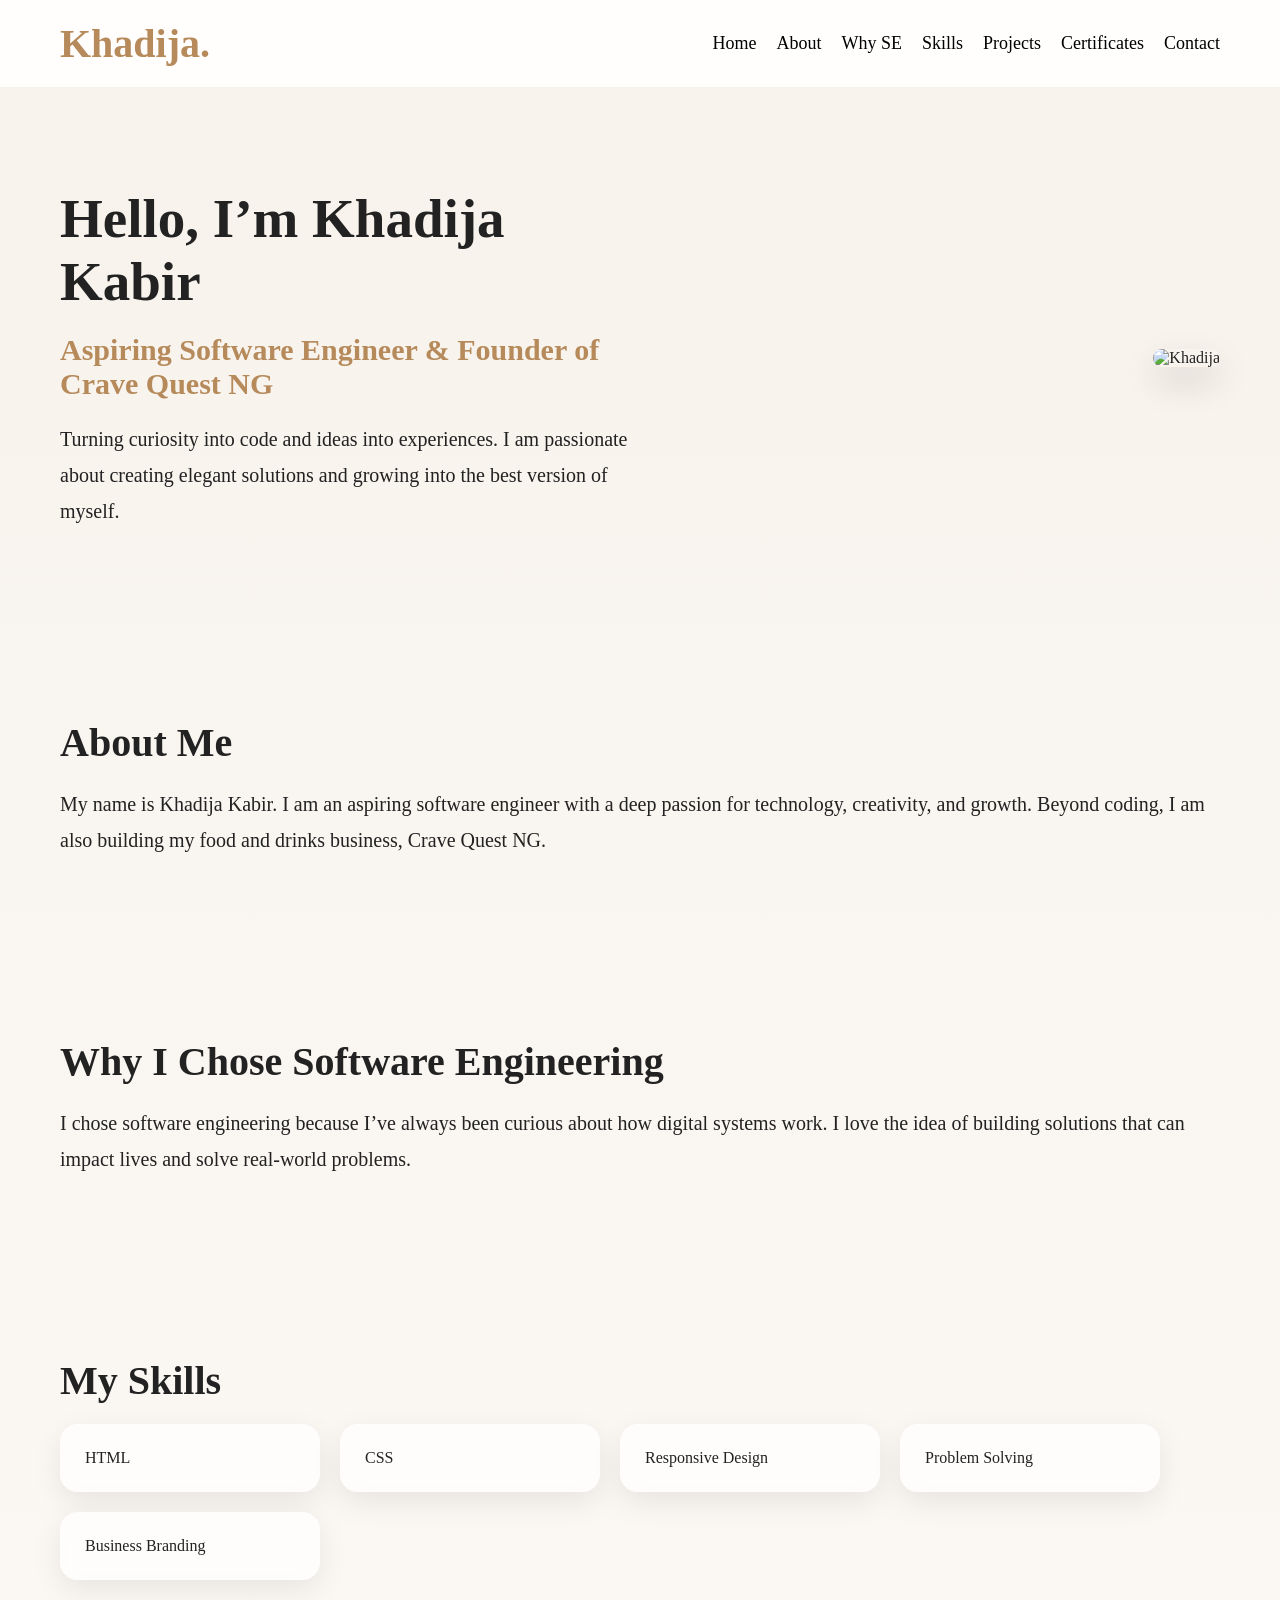
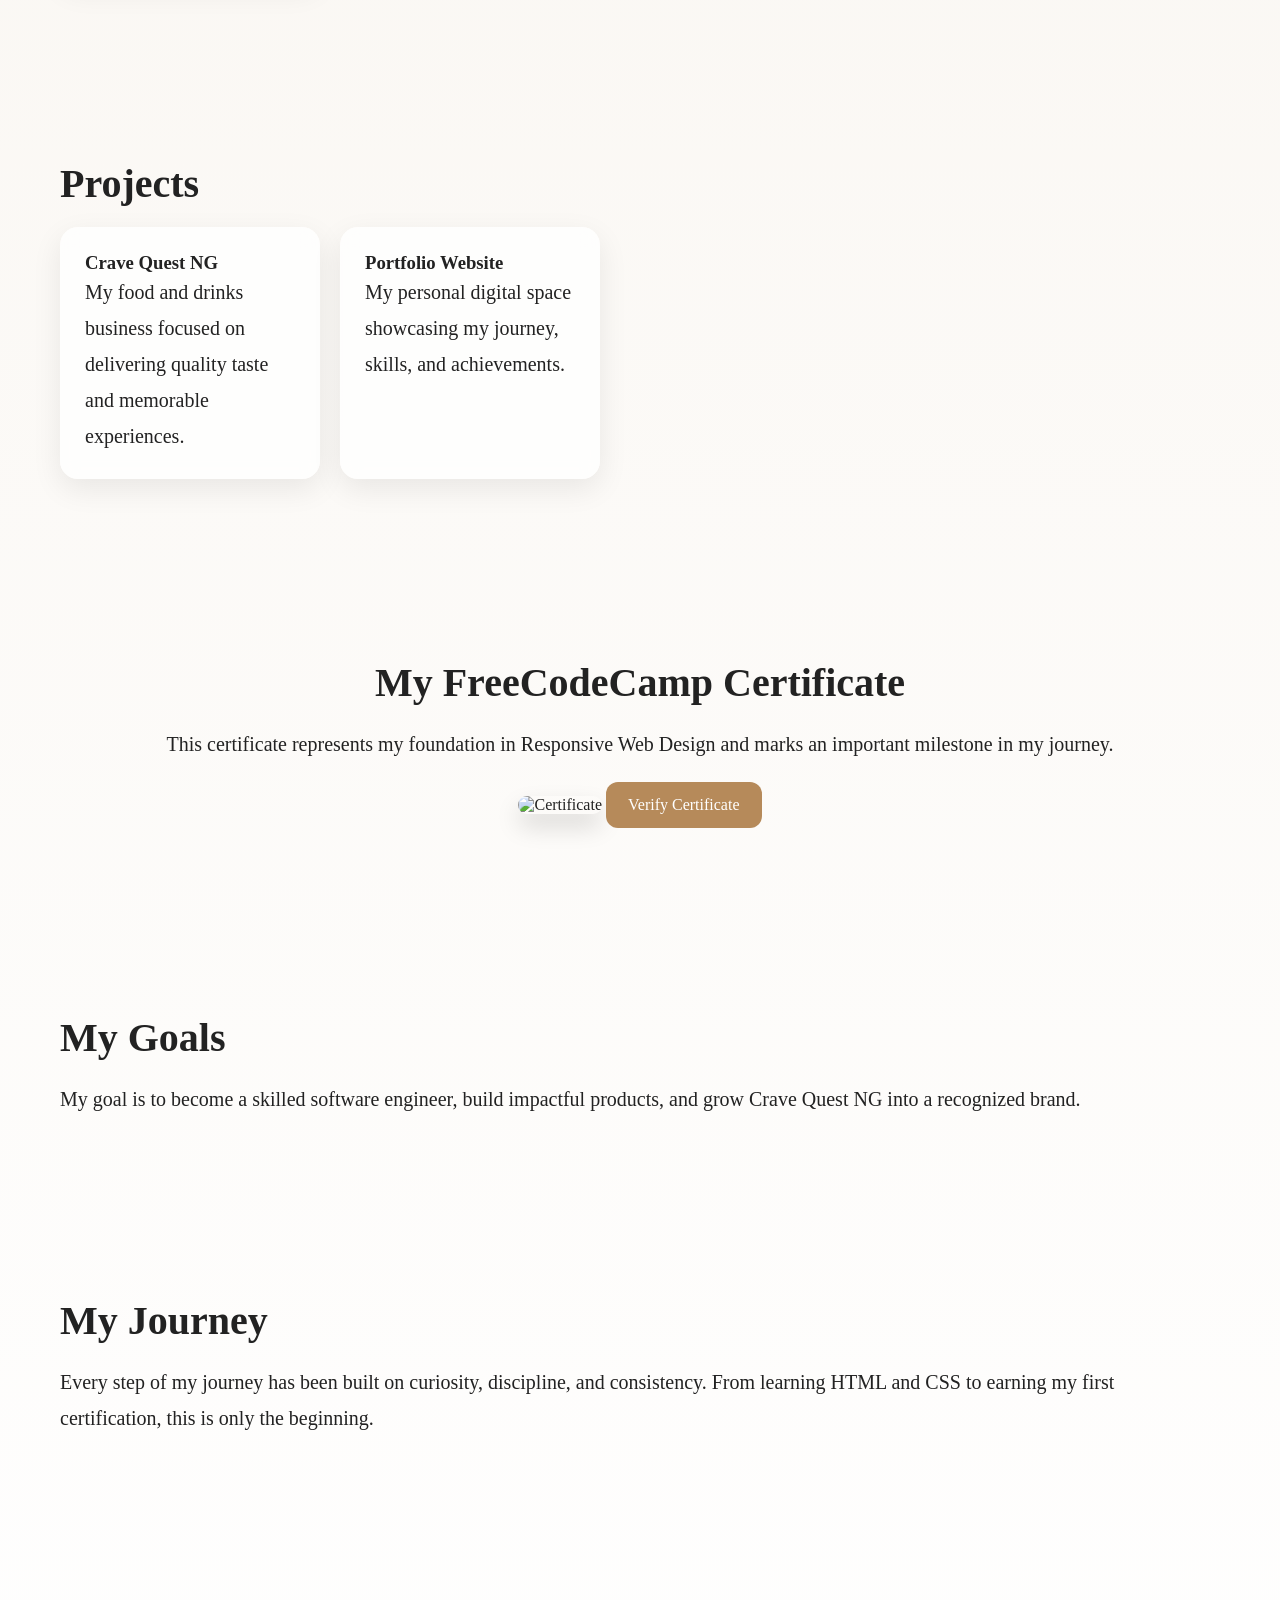
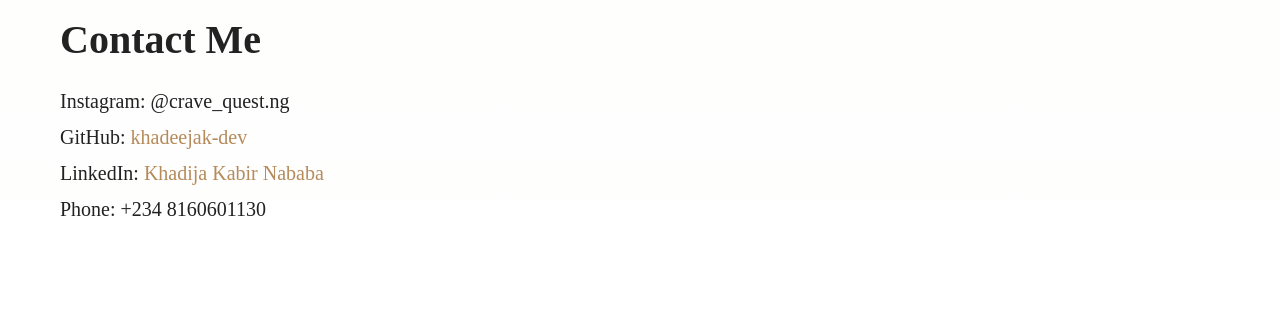
==== index.html @ 6eae8d6a "Add files via upload" ====
<!DOCTYPE html>
<html lang="en">

  <head>
    <meta charset="UTF-8">
    <title>Untitled</title>
    <link rel="stylesheet" href="./style.css">

  </head>
    
  <body>
  <!DOCTYPE html>
<html lang="en">
<head>
<meta charset="UTF-8">
<meta name="viewport" content="width=device-width, initial-scale=1.0">
<title>Khadija | Portfolio</title>
</head>

<body>

<!-- Navigation -->
<nav>
  <div class="logo">Khadija.</div>

  <ul>
    <li><a href="#home">Home</a></li>
    <li><a href="#about">About</a></li>
    <li><a href="#why">Why SE</a></li>
    <li><a href="#skills">Skills</a></li>
    <li><a href="#projects">Projects</a></li>
    <li><a href="#certificates">Certificates</a></li>
    <li><a href="#contact">Contact</a></li>
  </ul>
</nav>

<!-- Home -->
<section id="home" class="hero">
  <div class="hero-text">
    <h1>Hello, I’m Khadija Kabir</h1>
    <h2>Aspiring Software Engineer & Founder of Crave Quest NG</h2>

    <p>
      Turning curiosity into code and ideas into experiences.
      I am passionate about creating elegant solutions and growing
      into the best version of myself.
    </p>
  </div>

  <div class="hero-image">
  <img src="https://i.imgur.com/SUGKJj1.jpeg" alt="Khadija">
  </div>
</section>

<!-- About -->
<section id="about">
  <h2>About Me</h2>
  <p>
    My name is Khadija Kabir. I am an aspiring software engineer with
    a deep passion for technology, creativity, and growth.
    Beyond coding, I am also building my food and drinks business,
    Crave Quest NG.
  </p>
</section>

<!-- Why Software Engineering -->
<section id="why">
  <h2>Why I Chose Software Engineering</h2>
  <p>
    I chose software engineering because I’ve always been curious
    about how digital systems work. I love the idea of building
    solutions that can impact lives and solve real-world problems.
  </p>
</section>

<!-- Skills -->
<section id="skills">
  <h2>My Skills</h2>
  <div class="cards">
    <div class="card">HTML</div>
    <div class="card">CSS</div>
    <div class="card">Responsive Design</div>
    <div class="card">Problem Solving</div>
    <div class="card">Business Branding</div>
  </div>
</section>

<!-- Projects -->
<section id="projects">
  <h2>Projects</h2>
  <div class="cards">
    <div class="card">
      <h3>Crave Quest NG</h3>
      <p>
        My food and drinks business focused on delivering
        quality taste and memorable experiences.
      </p>
    </div>

    <div class="card">
      <h3>Portfolio Website</h3>
      <p>
        My personal digital space showcasing my journey,
        skills, and achievements.
      </p>
    </div>
  </div>
</section>

<!-- Certificates -->
<section id="certificates" class="certificates">
  <h2>My FreeCodeCamp Certificate</h2>

  <p>
    This certificate represents my foundation in Responsive Web Design
    and marks an important milestone in my journey.
  </p>

  <img src="https://i.imgur.com/TBSDvDE.png" alt="Certificate">

  <a href="https://freecodecamp.org/certification/khadijakabir22/responsive-web-design" target="_blank" class="btn">
    Verify Certificate
  </a>
</section>

<!-- Goals -->
<section id="goals">
  <h2>My Goals</h2>
  <p>
    My goal is to become a skilled software engineer,
    build impactful products, and grow Crave Quest NG
    into a recognized brand.
  </p>
</section>

<!-- Journey -->
<section id="journey">
  <h2>My Journey</h2>
  <p>
    Every step of my journey has been built on curiosity,
    discipline, and consistency. From learning HTML and CSS
    to earning my first certification, this is only the beginning.
  </p>
</section>

<!-- Contact -->

  <section id="contact">
  <h2>Contact Me</h2>

  <p>Instagram: @crave_quest.ng</p>

  <p>
    GitHub:
    <a href="https://github.com/khadeejak-dev" target="_blank">
      khadeejak-dev
    </a>
  </p>

  <p>
    LinkedIn:
    <a href="https://www.linkedin.com/in/khadija-kabir-nababa" target="_blank">
      Khadija Kabir Nababa
    </a>
  </p>

  <p>Phone: +234 8160601130</p>
</section>

</body>
</html>
    
  </body>
  
</html>
---- style.css ----
*{
  margin:0;
  padding:0;
  box-sizing:border-box;
  scroll-behavior:smooth;
}

body{
  font-family: Georgia, serif;
  background: linear-gradient(to bottom, #f7f2eb, #ffffff);
  color:#222;
}

/* Navigation */
nav{
  display:flex;
  justify-content:space-between;
  align-items:center;
  padding:20px 60px;
  background:rgba(255,255,255,0.9);
  backdrop-filter:blur(10px);
  position:sticky;
  top:0;
  z-index:1000;
}

.logo{
  font-size:40px;
  font-weight:bold;
  color:#b68a5a;
}

nav ul{
  display:flex;
  list-style:none;
}

nav ul li{
  margin-left:20px;
}

nav ul li a{
  text-decoration:none;
  color:black;
  font-size:18px;
  transition:0.3s;
}

nav ul li a:hover{
  color:#b68a5a;
  transform:translateY(-2px);
}

/* Hero */
.hero{
  display:flex;
  justify-content:space-between;
  align-items:center;
  padding:100px 60px;
}

.hero-text{
  width:50%;
}

.hero-text h1{
  font-size:55px;
  margin-bottom:20px;
}

.hero-text h2{
  font-size:30px;
  margin-bottom:20px;
  color:#b68a5a;
}

.hero-text p{
  font-size:20px;
  line-height:1.8;
}

/* Hero Image */
.hero-image img{
  width:350px;
  height:450px;
  object-fit:cover;
  border-radius:20px;
  box-shadow:0 15px 35px rgba(0,0,0,0.15);
  transition:0.4s;
}

.hero-image img:hover{
  transform:scale(1.03);
}

/* Sections */
section{
  padding:90px 60px;
  animation:fadeInUp 1s ease;
}

section h2{
  font-size:40px;
  margin-bottom:20px;
}

section p{
  font-size:20px;
  line-height:1.8;
}

/* Cards */
.cards{
  display:flex;
  gap:20px;
  flex-wrap:wrap;
}

.card{
  background:rgba(255,255,255,0.75);
  backdrop-filter:blur(8px);
  padding:25px;
  border-radius:18px;
  width:260px;
  box-shadow:0 10px 30px rgba(0,0,0,0.08);
  transition:0.4s;
}

.card:hover{
  transform:translateY(-10px);
}

/* Certificate */
.certificates{
  text-align:center;
}

.certificates img{
  width:80%;
  max-width:500px;
  margin:20px 0;
  border-radius:15px;
  box-shadow:0 12px 25px rgba(0,0,0,0.15);
  transition:0.4s;
}

.certificates img:hover{
  transform:scale(1.02);
}

/* Button */
.btn{
  display:inline-block;
  padding:14px 22px;
  background:#b68a5a;
  color:white;
  text-decoration:none;
  border-radius:12px;
  margin-top:20px;
  transition:0.3s;
}

.btn:hover{
  background:#9d7449;
  transform:translateY(-3px);
}

/* Contact Links */
#contact a{
  color:#b68a5a;
  text-decoration:none;
}

#contact a:hover{
  text-decoration:underline;
}

/* Fade animation */
@keyframes fadeInUp{
  from{
    opacity:0;
    transform:translateY(30px);
  }
  to{
    opacity:1;
    transform:translateY(0);
  }
}

/* Mobile */
@media(max-width:768px){
  .hero{
    flex-direction:column;
    text-align:center;
  }

  .hero-text{
    width:100%;
  }

  .hero-image img{
    width:250px;
    height:320px;
    margin-top:20px;
  }

  nav{
    flex-direction:column;
    padding:20px;
  }

  nav ul{
    flex-wrap:wrap;
    justify-content:center;
    margin-top:15px;
  }

  section{
    padding:70px 25px;
  }
}
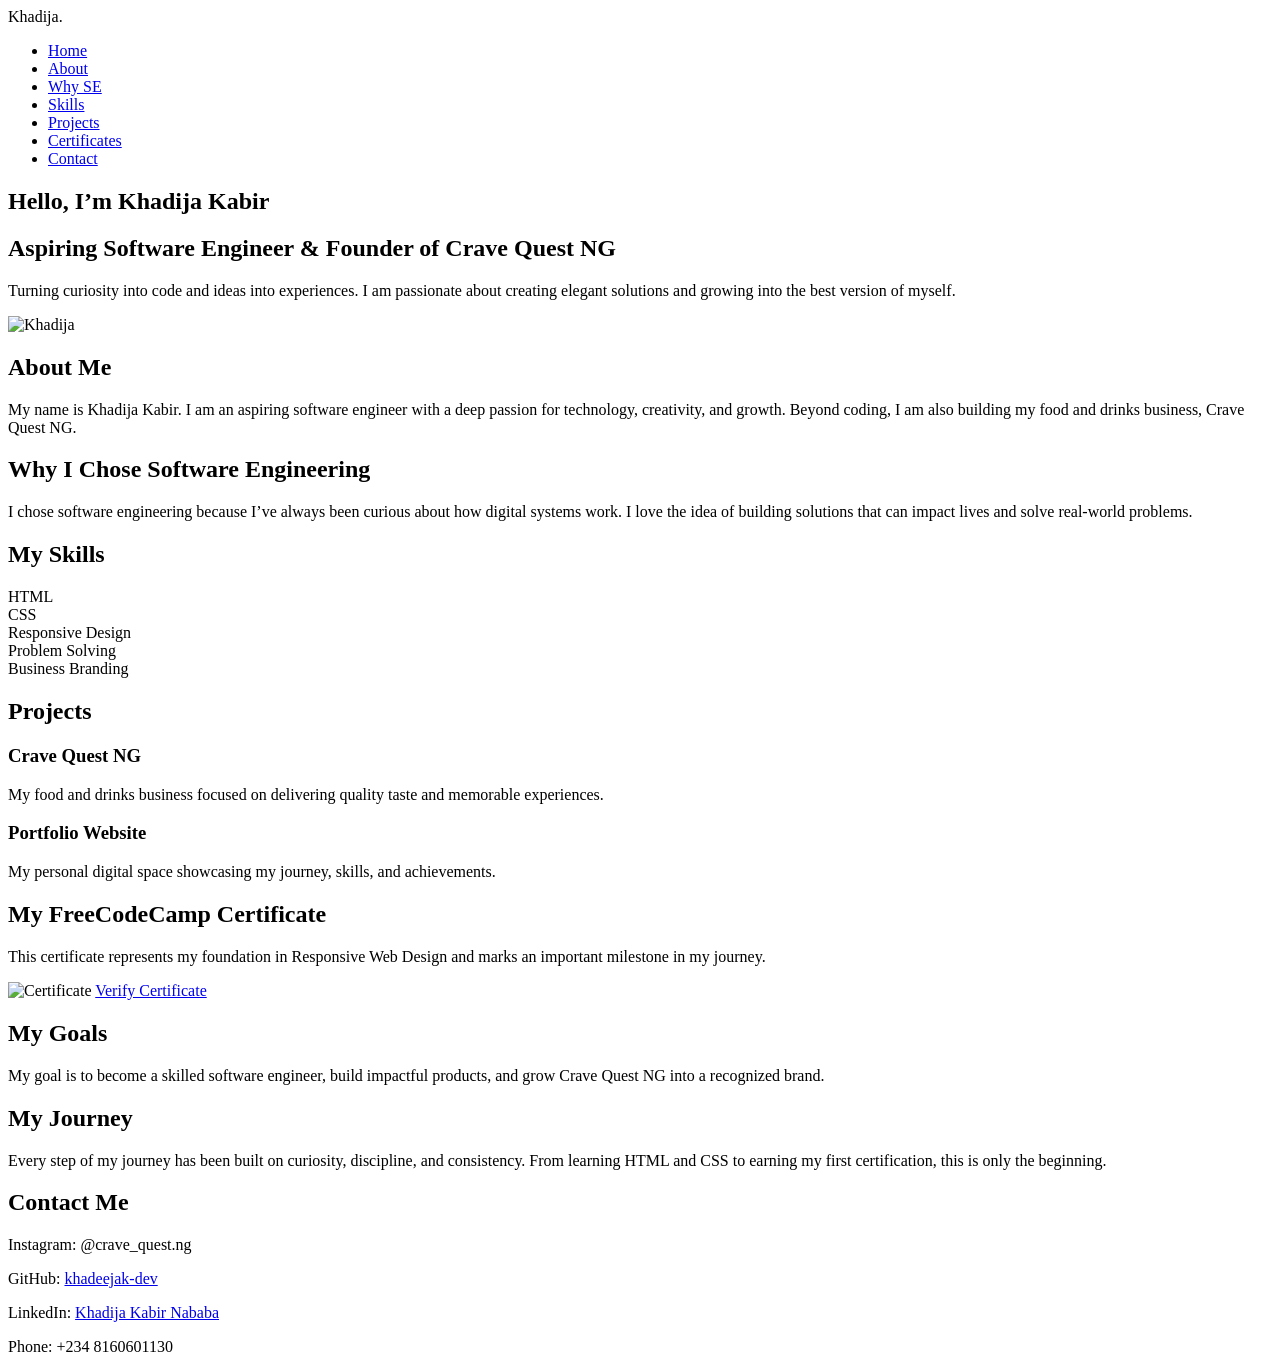
==== commit aff75052: "Add files via upload" ====
--- a/index.html
+++ b/index.html
@@ -1,15 +1,4 @@
 <!DOCTYPE html>
-<html lang="en">
-
-  <head>
-    <meta charset="UTF-8">
-    <title>Untitled</title>
-    <link rel="stylesheet" href="./style.css">
-
-  </head>
-    
-  <body>
-  <!DOCTYPE html>
 <html lang="en">
 <head>
 <meta charset="UTF-8">
@@ -168,8 +157,4 @@
 </section>
 
 </body>
-</html>
-    
-  </body>
-  
-</html>
+</html>
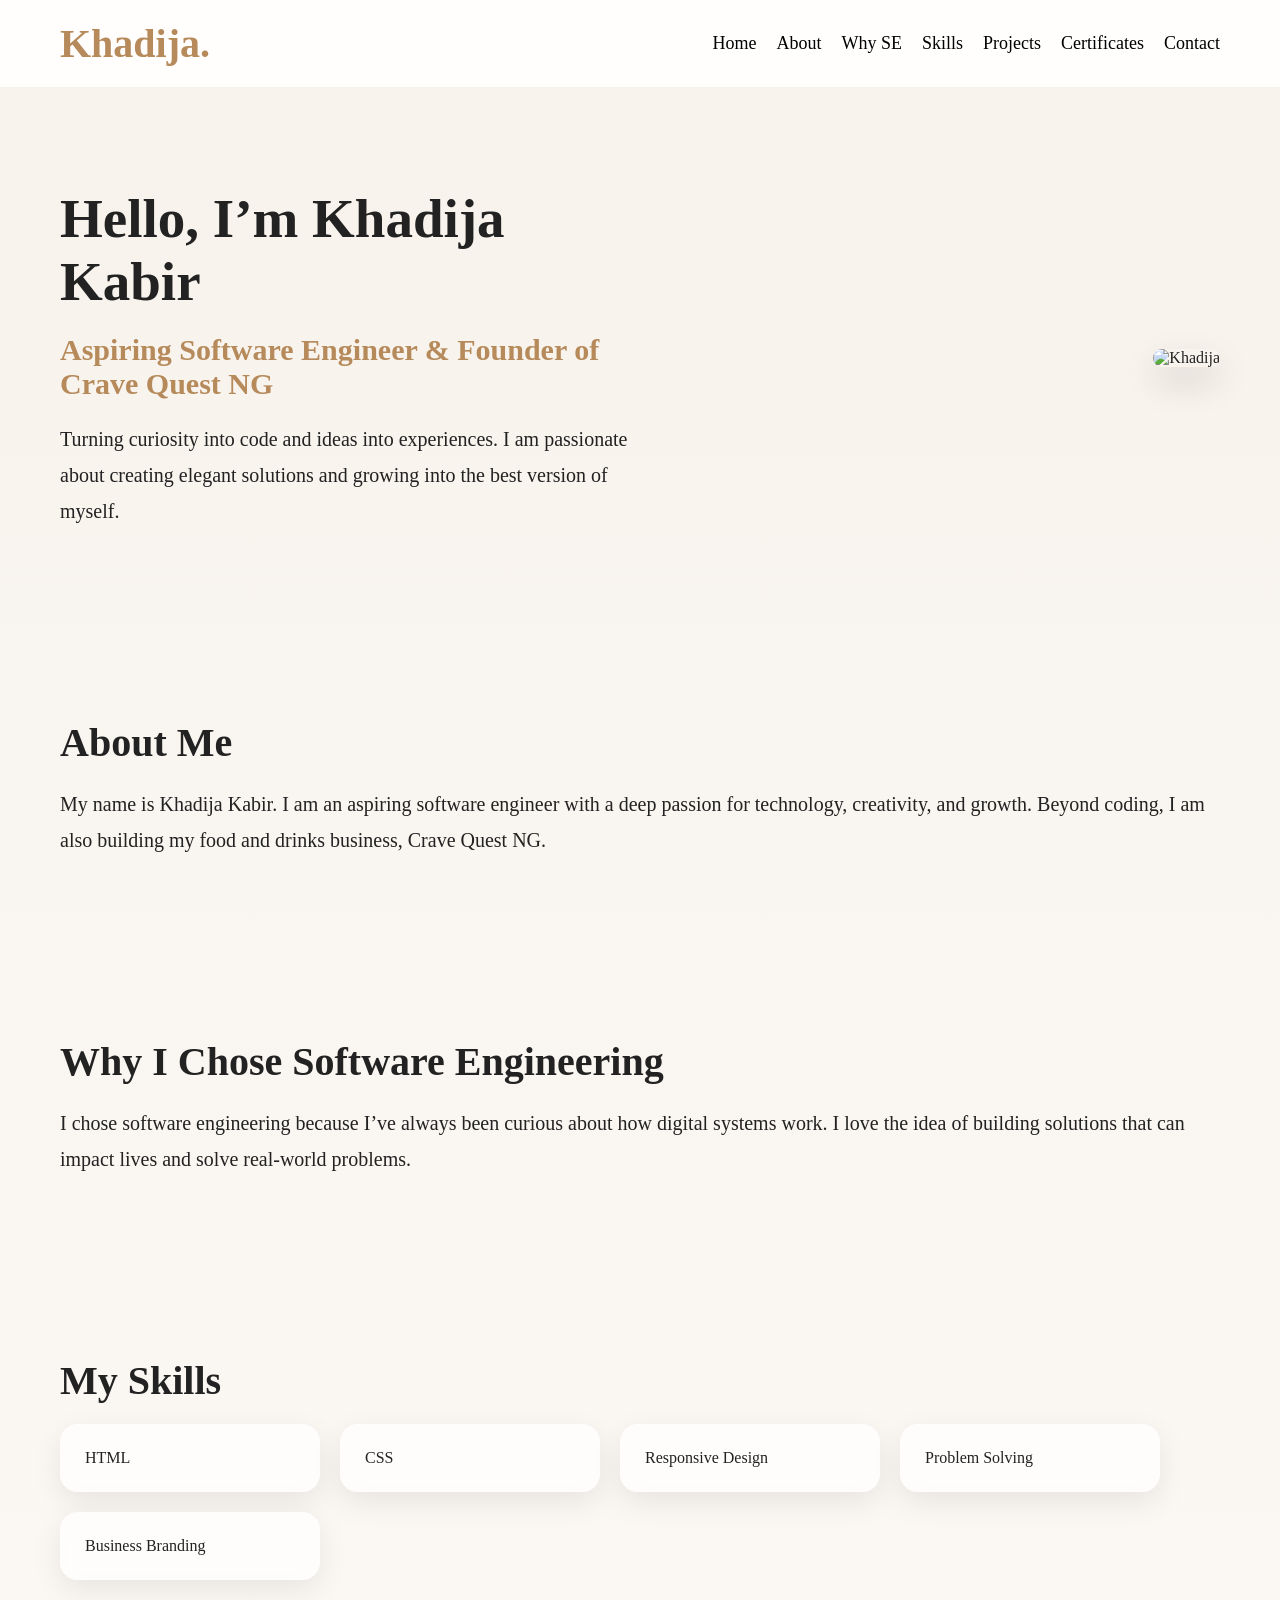
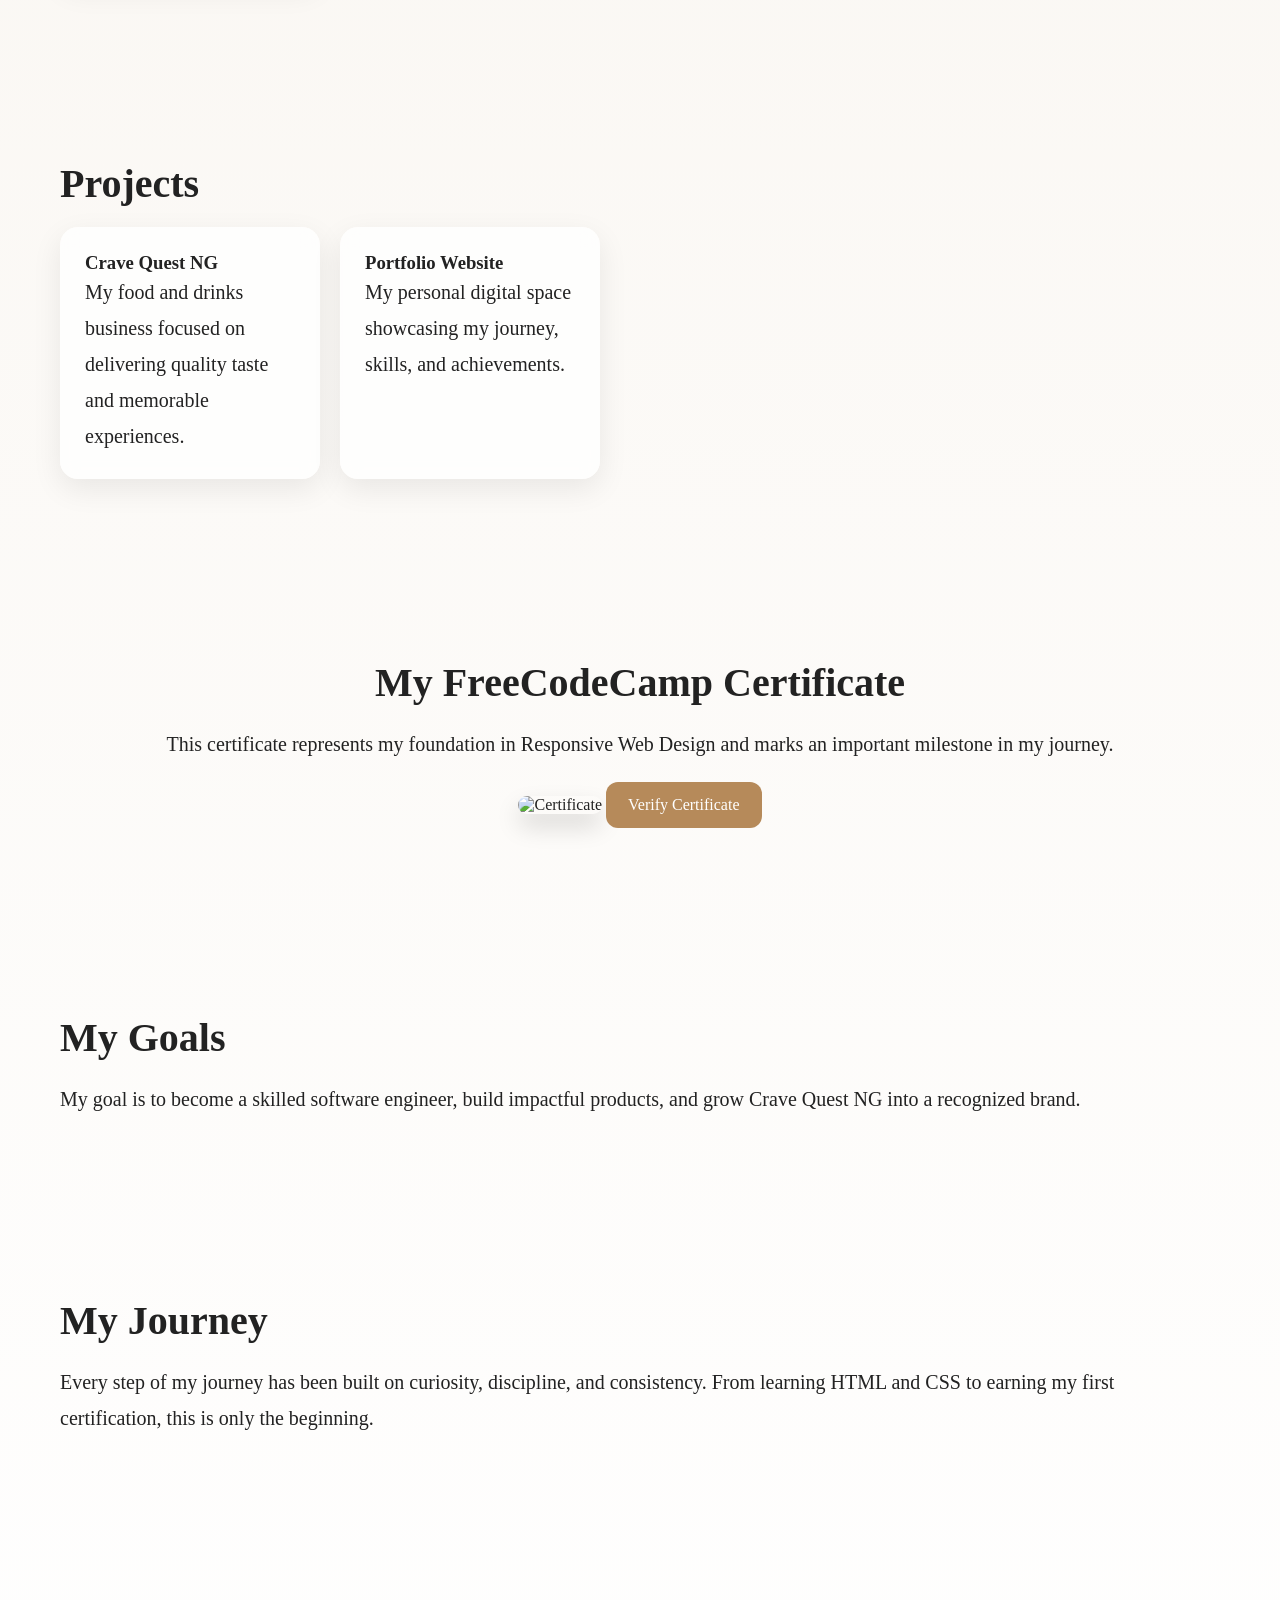
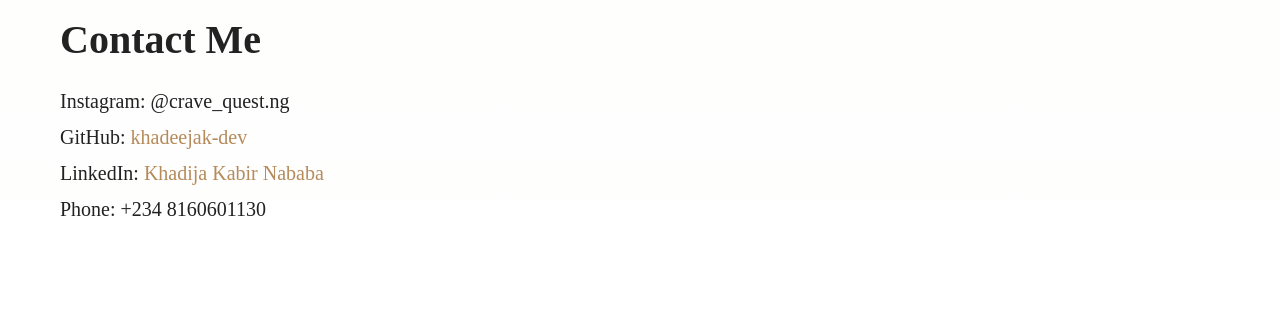
==== commit 9fa31930: "Update index.html" ====
--- a/index.html
+++ b/index.html
@@ -3,7 +3,7 @@
 <head>
 <meta charset="UTF-8">
 <meta name="viewport" content="width=device-width, initial-scale=1.0">
-<title>Khadija | Portfolio</title>
+<title>Khadija | Portfolio</title><link rel="stylesheet" href="style.css">
 </head>
 
 <body>
@@ -157,4 +157,4 @@
 </section>
 
 </body>
-</html>+</html>
--- a/style.css
+++ b/style.css
@@ -0,0 +1,223 @@
+
+ 
+ *{
+  margin:0;
+  padding:0;
+  box-sizing:border-box;
+  scroll-behavior:smooth;
+}
+
+body{
+  font-family: Georgia, serif;
+  background: linear-gradient(to bottom, #f7f2eb, #ffffff);
+  color:#222;
+}
+
+/* Navigation */
+nav{
+  display:flex;
+  justify-content:space-between;
+  align-items:center;
+  padding:20px 60px;
+  background:rgba(255,255,255,0.9);
+  backdrop-filter:blur(10px);
+  position:sticky;
+  top:0;
+  z-index:1000;
+}
+
+.logo{
+  font-size:40px;
+  font-weight:bold;
+  color:#b68a5a;
+}
+
+nav ul{
+  display:flex;
+  list-style:none;
+}
+
+nav ul li{
+  margin-left:20px;
+}
+
+nav ul li a{
+  text-decoration:none;
+  color:black;
+  font-size:18px;
+  transition:0.3s;
+}
+
+nav ul li a:hover{
+  color:#b68a5a;
+  transform:translateY(-2px);
+}
+
+/* Hero */
+.hero{
+  display:flex;
+  justify-content:space-between;
+  align-items:center;
+  padding:100px 60px;
+}
+
+.hero-text{
+  width:50%;
+}
+
+.hero-text h1{
+  font-size:55px;
+  margin-bottom:20px;
+}
+
+.hero-text h2{
+  font-size:30px;
+  margin-bottom:20px;
+  color:#b68a5a;
+}
+
+.hero-text p{
+  font-size:20px;
+  line-height:1.8;
+}
+
+/* Hero Image */
+.hero-image img{
+  width:350px;
+  height:450px;
+  object-fit:cover;
+  border-radius:20px;
+  box-shadow:0 15px 35px rgba(0,0,0,0.15);
+  transition:0.4s;
+}
+
+.hero-image img:hover{
+  transform:scale(1.03);
+}
+
+/* Sections */
+section{
+  padding:90px 60px;
+  animation:fadeInUp 1s ease;
+}
+
+section h2{
+  font-size:40px;
+  margin-bottom:20px;
+}
+
+section p{
+  font-size:20px;
+  line-height:1.8;
+}
+
+/* Cards */
+.cards{
+  display:flex;
+  gap:20px;
+  flex-wrap:wrap;
+}
+
+.card{
+  background:rgba(255,255,255,0.75);
+  backdrop-filter:blur(8px);
+  padding:25px;
+  border-radius:18px;
+  width:260px;
+  box-shadow:0 10px 30px rgba(0,0,0,0.08);
+  transition:0.4s;
+}
+
+.card:hover{
+  transform:translateY(-10px);
+}
+
+/* Certificate */
+.certificates{
+  text-align:center;
+}
+
+.certificates img{
+  width:80%;
+  max-width:500px;
+  margin:20px 0;
+  border-radius:15px;
+  box-shadow:0 12px 25px rgba(0,0,0,0.15);
+  transition:0.4s;
+}
+
+.certificates img:hover{
+  transform:scale(1.02);
+}
+
+/* Button */
+.btn{
+  display:inline-block;
+  padding:14px 22px;
+  background:#b68a5a;
+  color:white;
+  text-decoration:none;
+  border-radius:12px;
+  margin-top:20px;
+  transition:0.3s;
+}
+
+.btn:hover{
+  background:#9d7449;
+  transform:translateY(-3px);
+}
+
+/* Contact Links */
+#contact a{
+  color:#b68a5a;
+  text-decoration:none;
+}
+
+#contact a:hover{
+  text-decoration:underline;
+}
+
+/* Fade animation */
+@keyframes fadeInUp{
+  from{
+    opacity:0;
+    transform:translateY(30px);
+  }
+  to{
+    opacity:1;
+    transform:translateY(0);
+  }
+}
+
+/* Mobile */
+@media(max-width:768px){
+  .hero{
+    flex-direction:column;
+    text-align:center;
+  }
+
+  .hero-text{
+    width:100%;
+  }
+
+  .hero-image img{
+    width:250px;
+    height:320px;
+    margin-top:20px;
+  }
+
+  nav{
+    flex-direction:column;
+    padding:20px;
+  }
+
+  nav ul{
+    flex-wrap:wrap;
+    justify-content:center;
+    margin-top:15px;
+  }
+
+  section{
+    padding:70px 25px;
+  }
+}
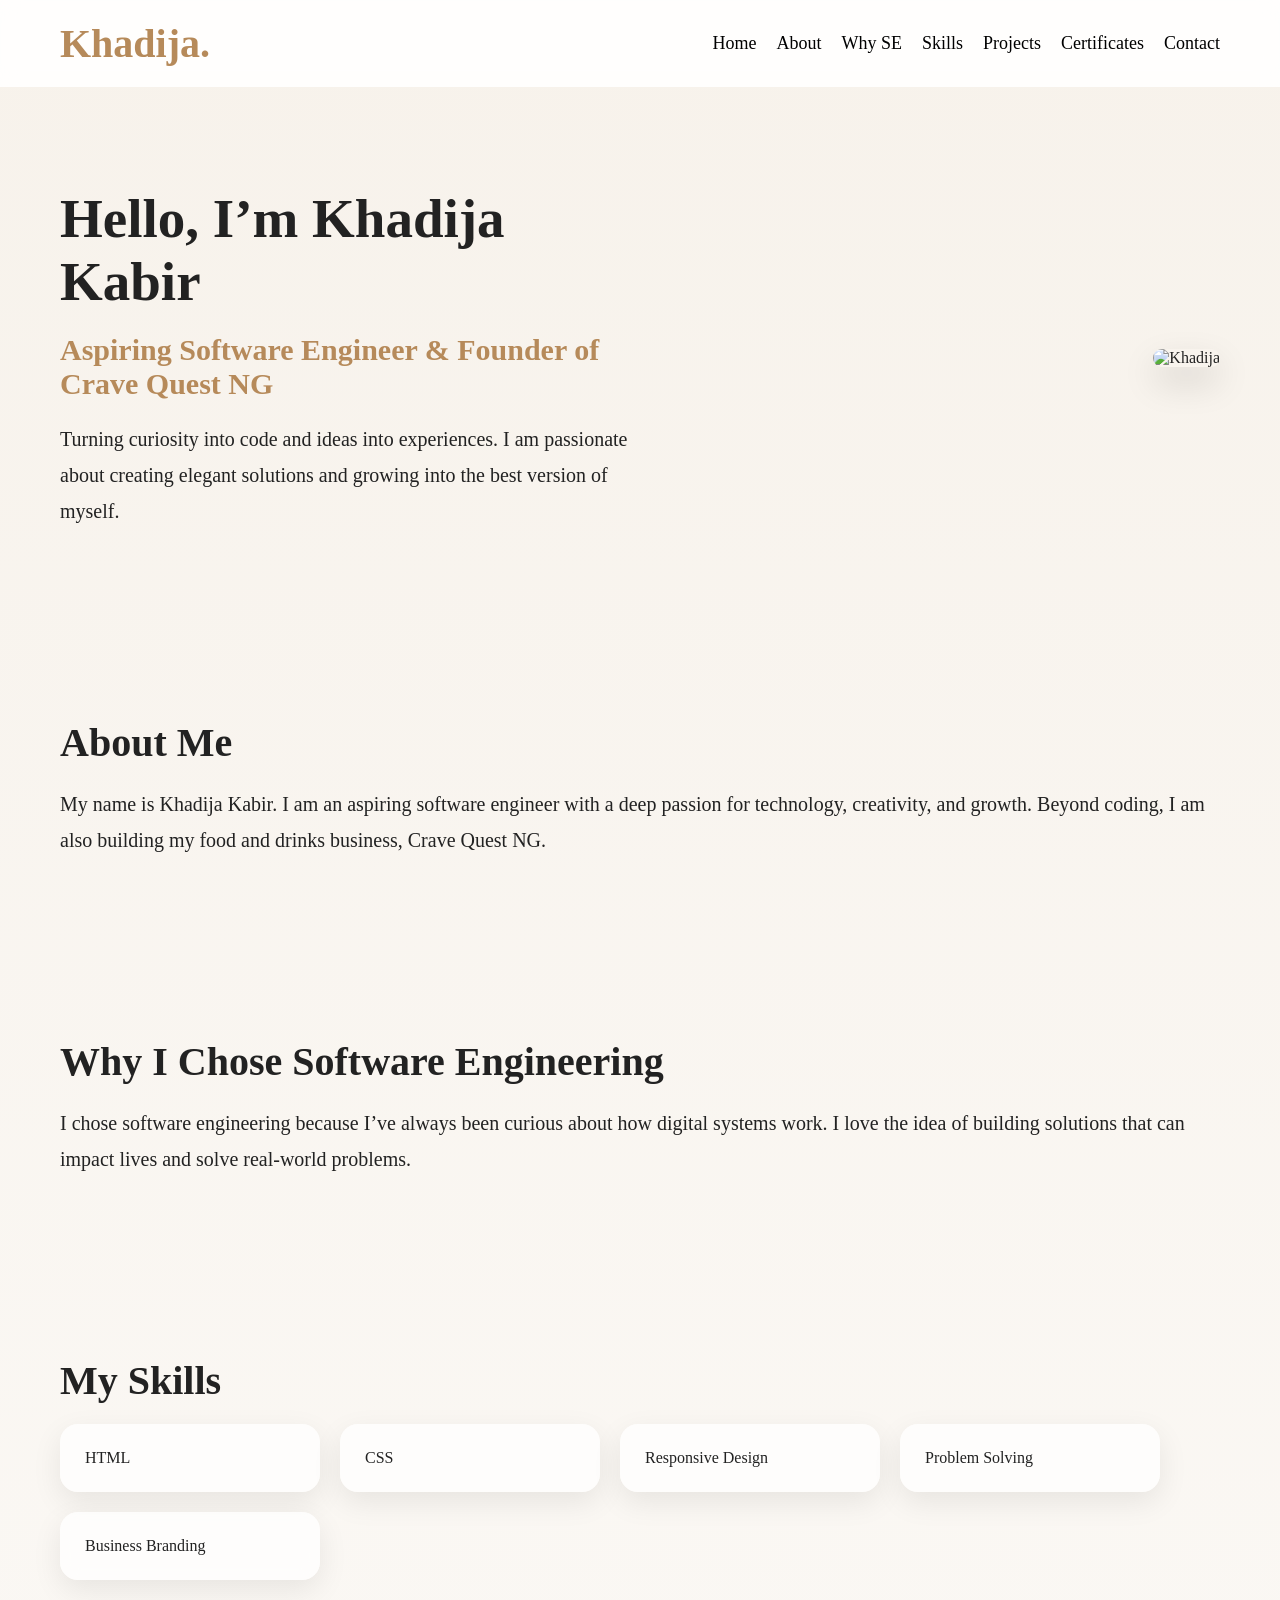
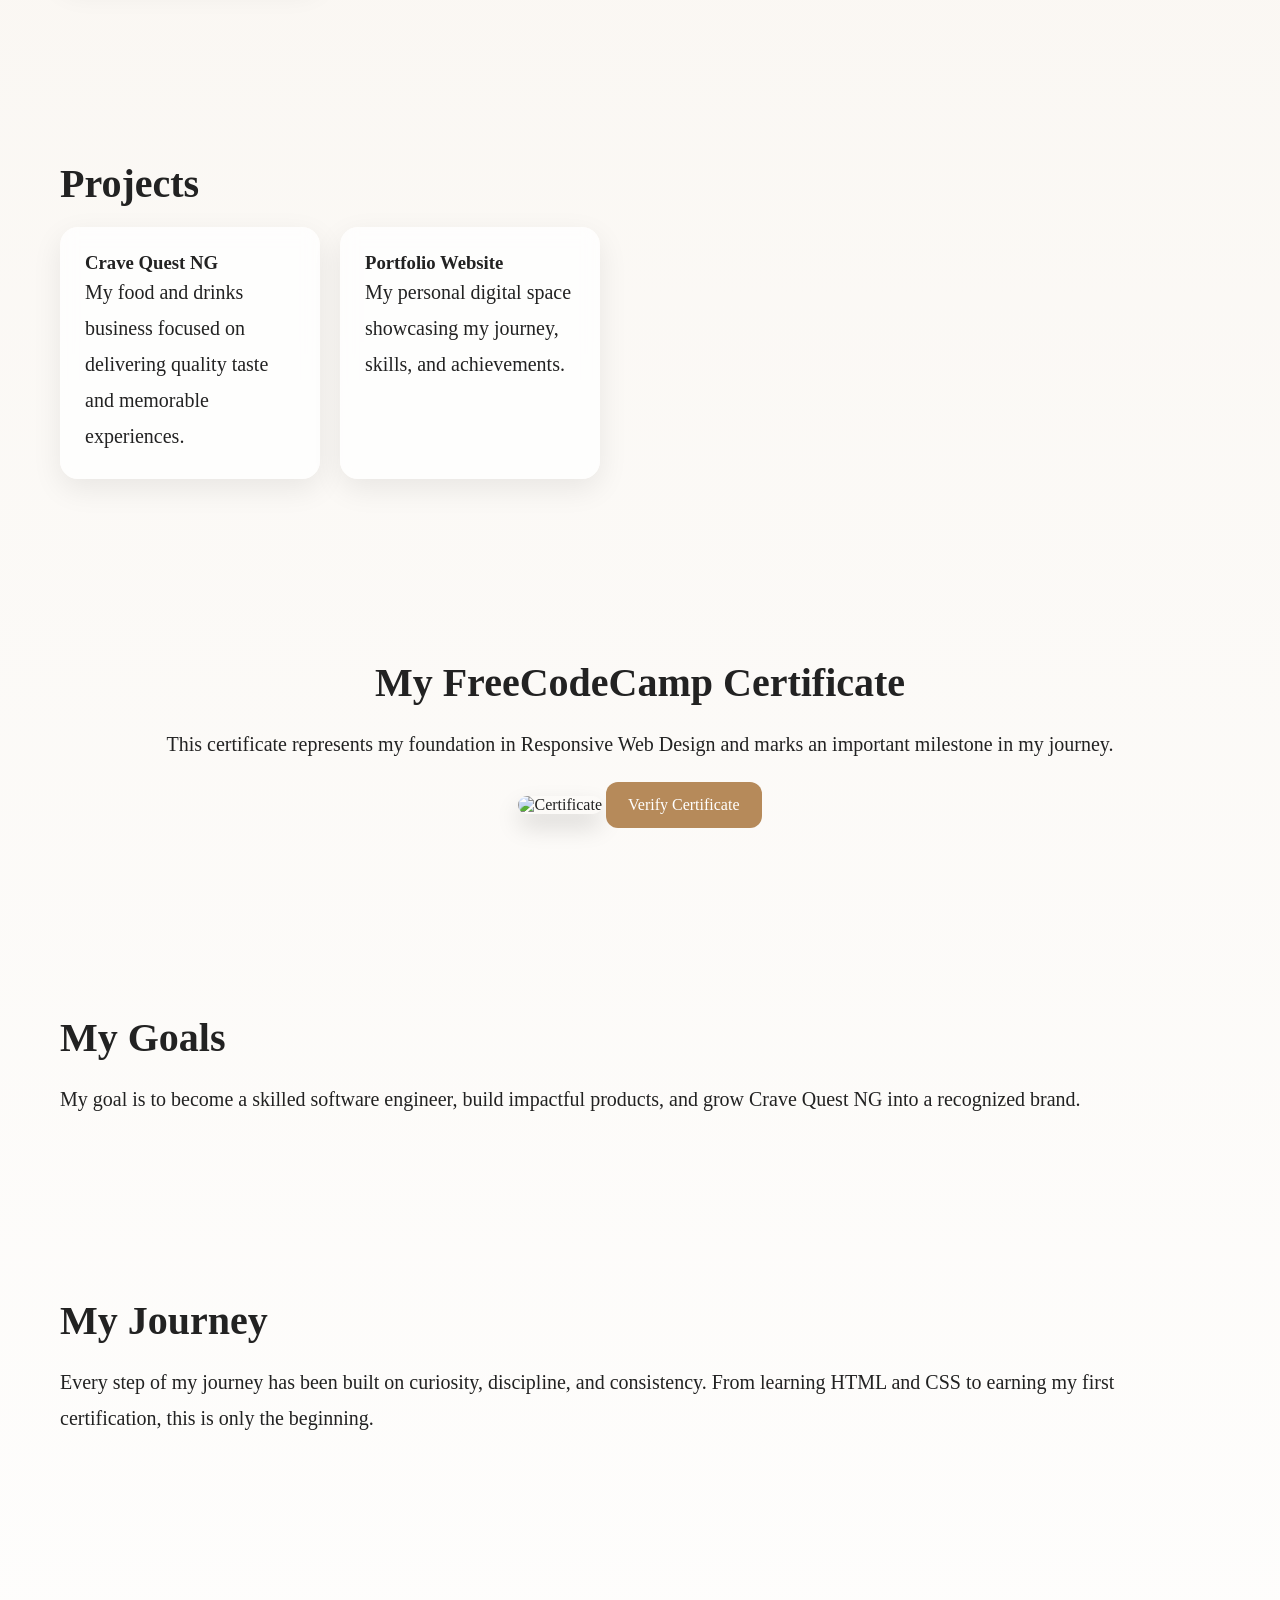
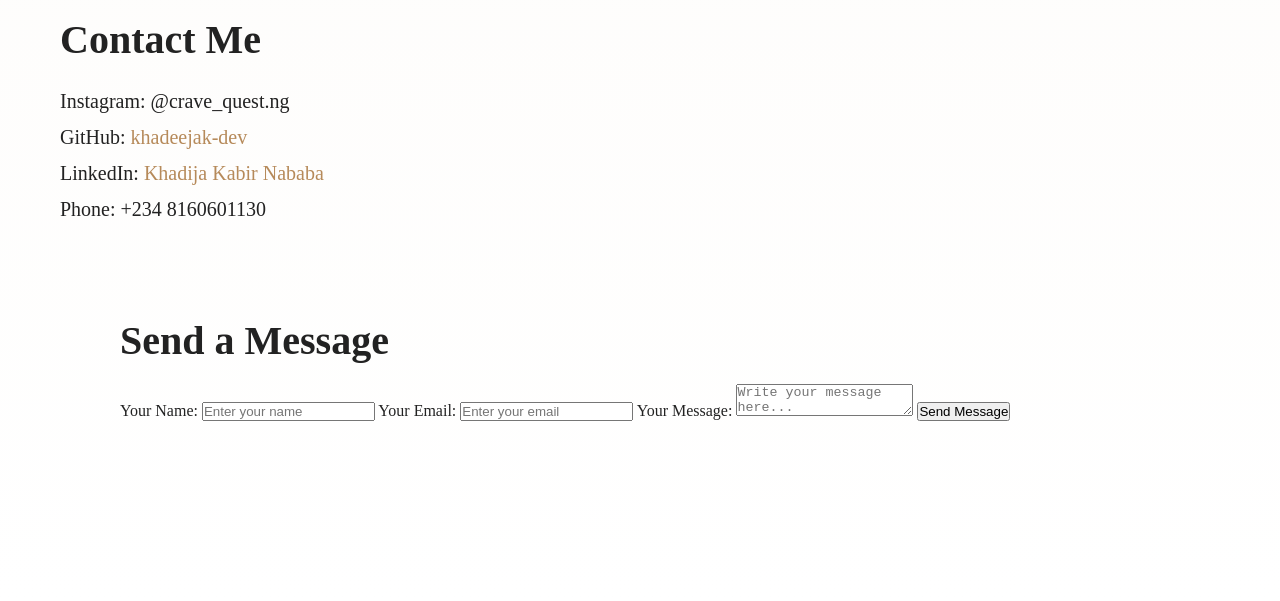
==== commit fb101b5d: "Update index.html" ====
--- a/index.html
+++ b/index.html
@@ -153,7 +153,22 @@
     </a>
   </p>
 
-  <p>Phone: +234 8160601130</p>
+  <p>Phone: +234 8160601130</p><section id="contact">
+  <h2>Send a Message</h2>
+
+  <form class="contact-form">
+    <label>Your Name:</label>
+    <input type="text" placeholder="Enter your name">
+
+    <label>Your Email:</label>
+    <input type="email" placeholder="Enter your email">
+
+    <label>Your Message:</label>
+    <textarea placeholder="Write your message here..."></textarea>
+
+    <button type="submit">Send Message</button>
+  </form>
+</section>
 </section>
 
 </body>
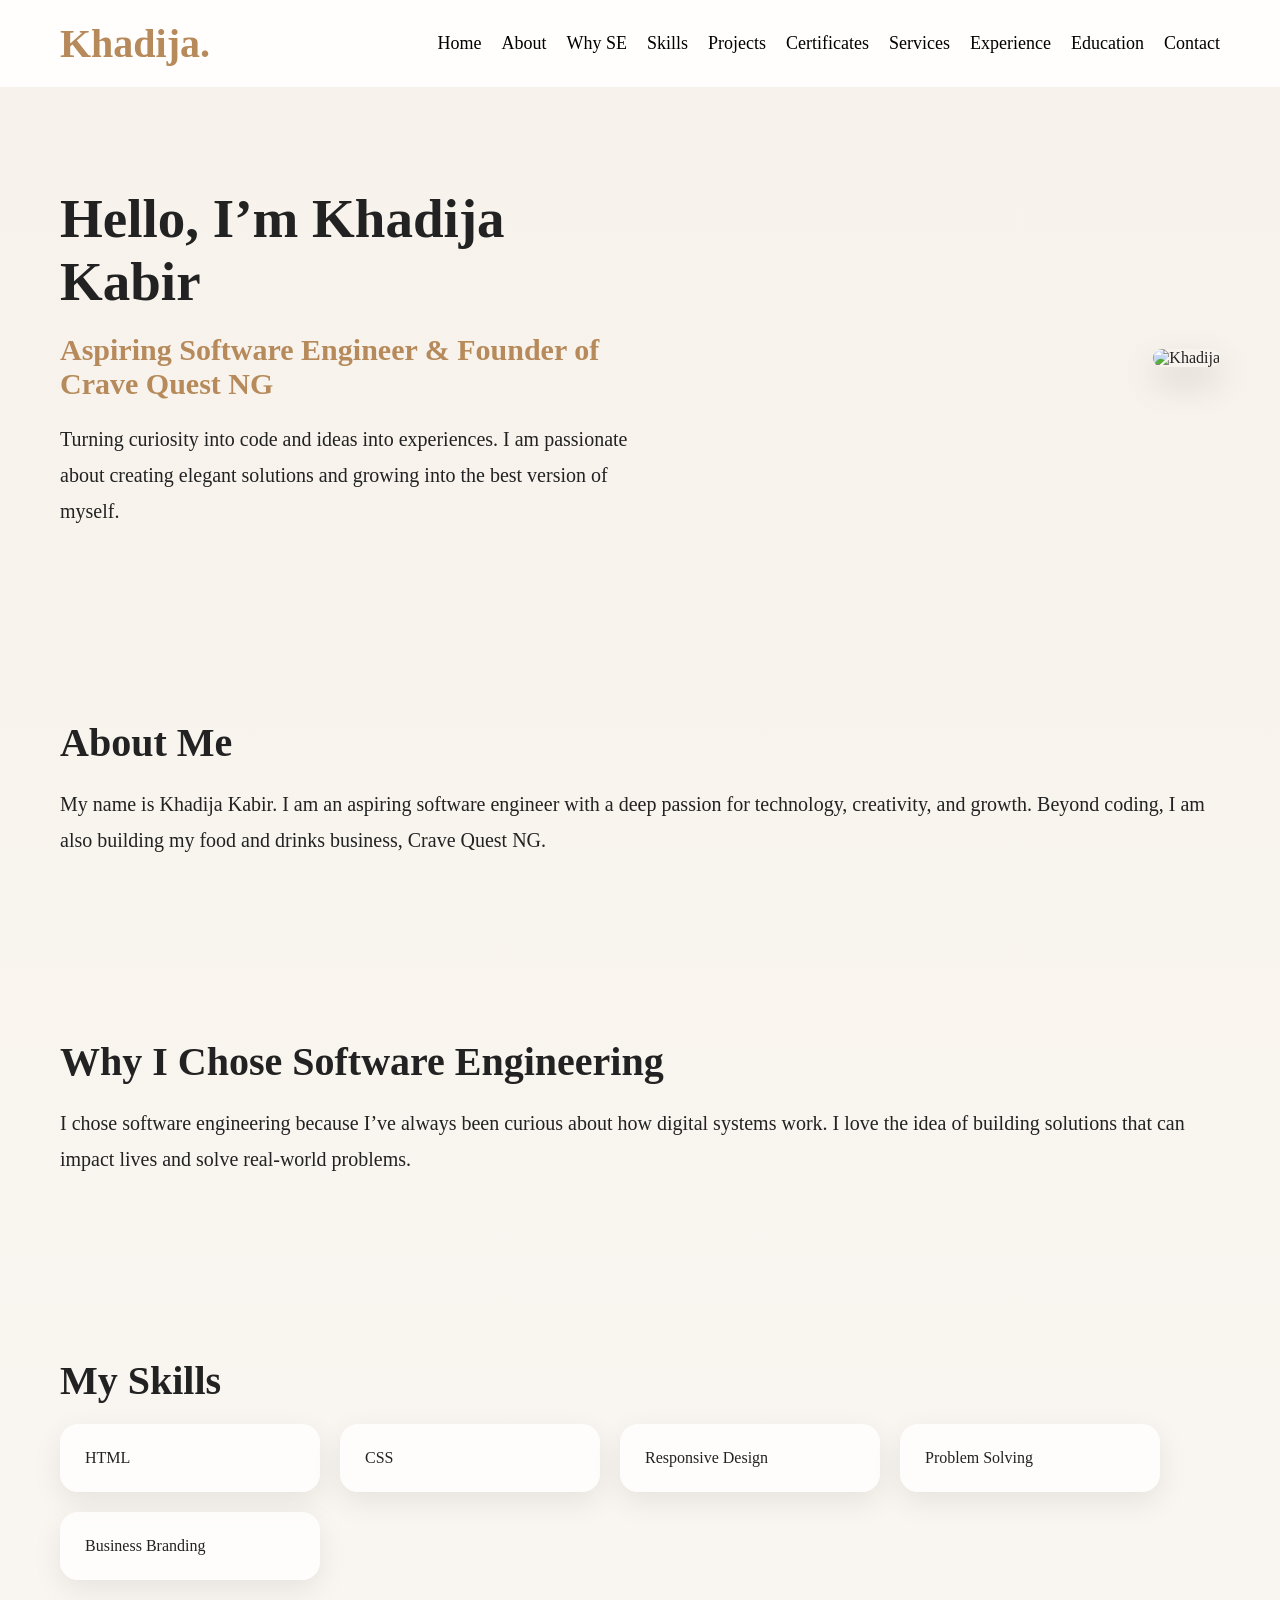
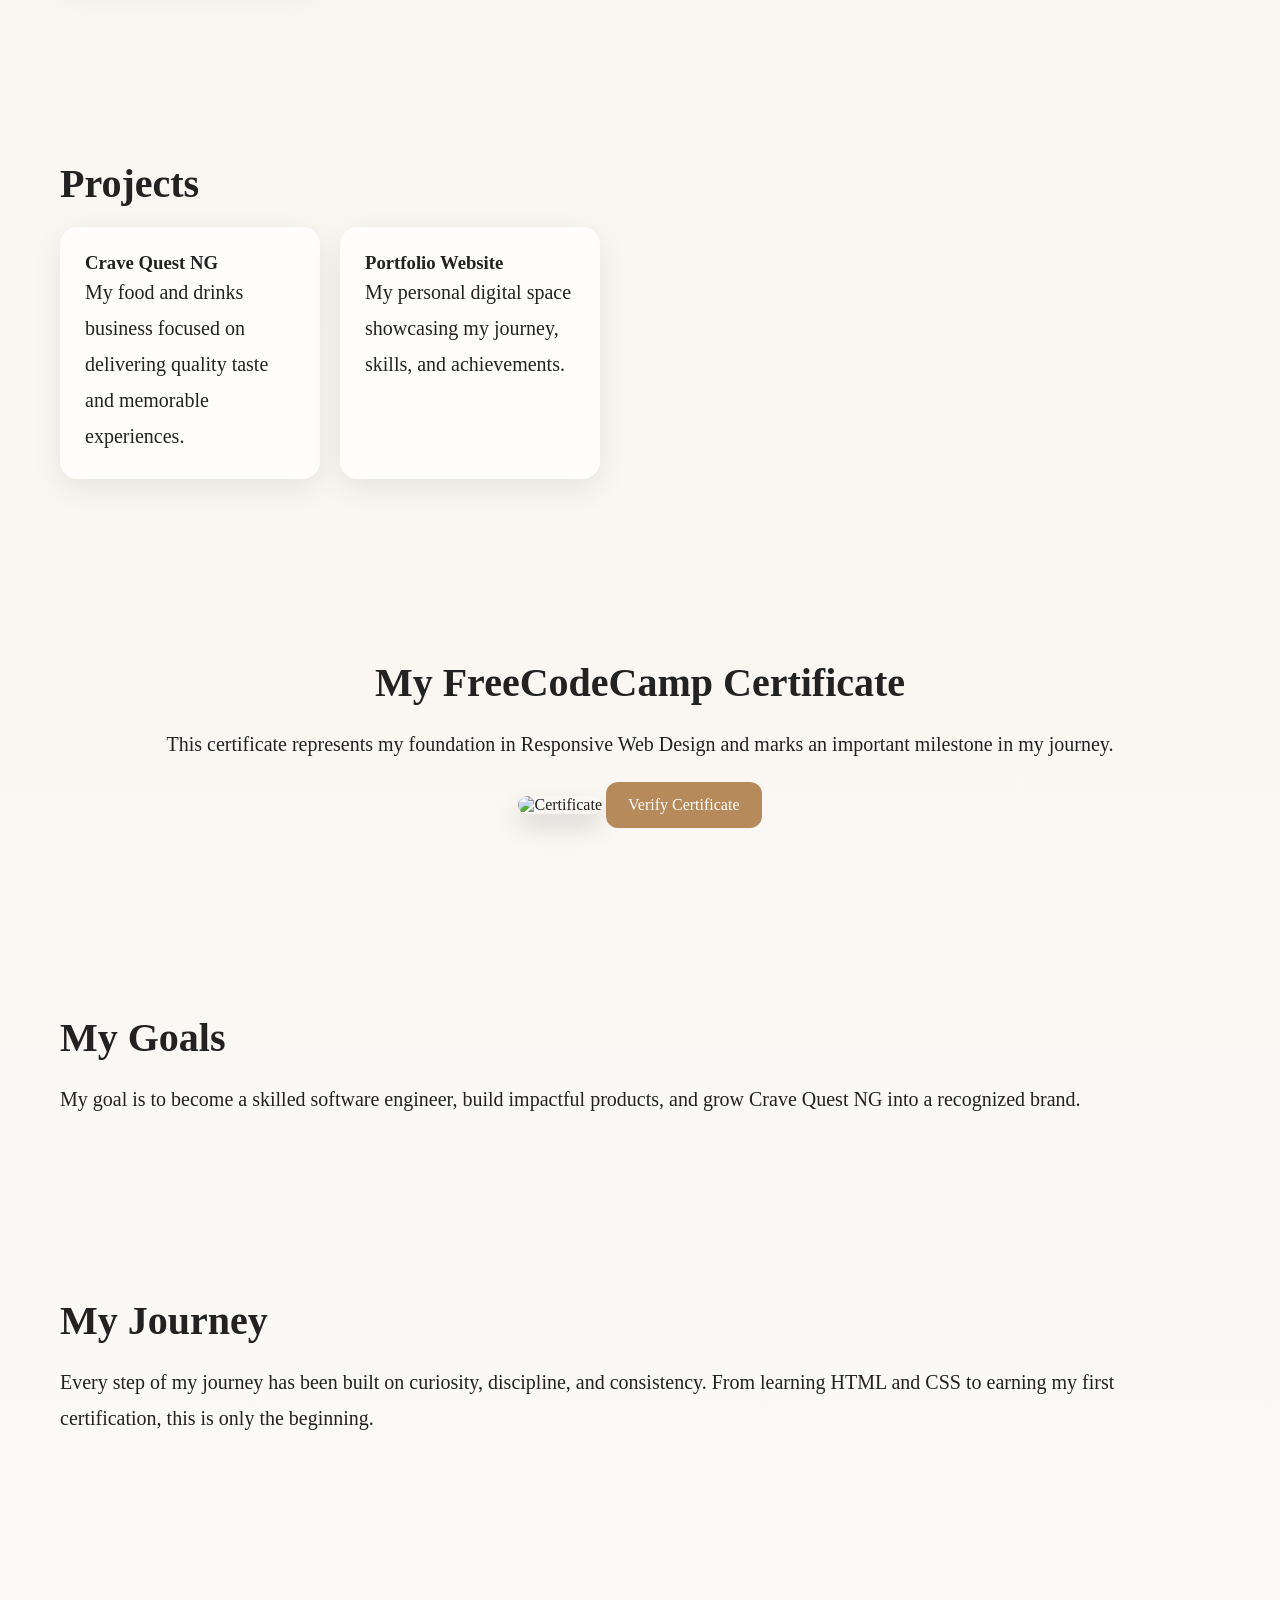
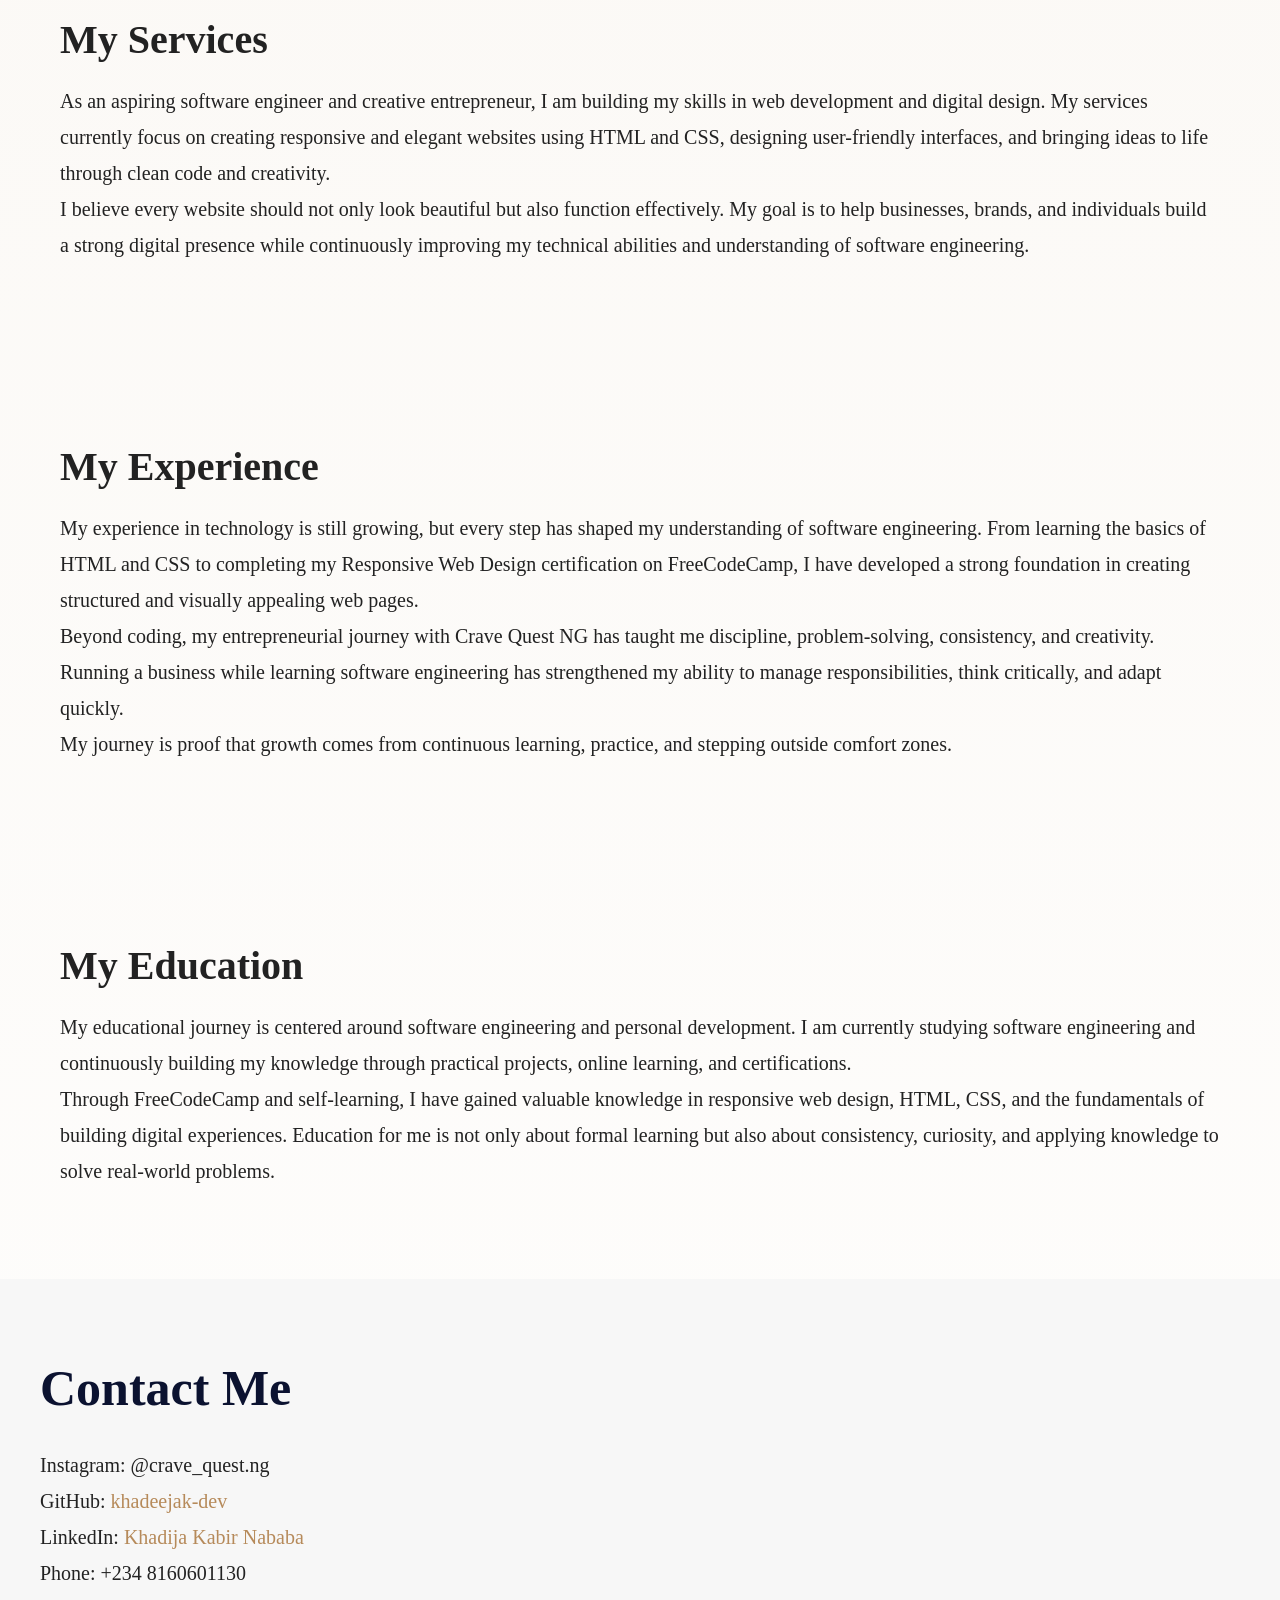
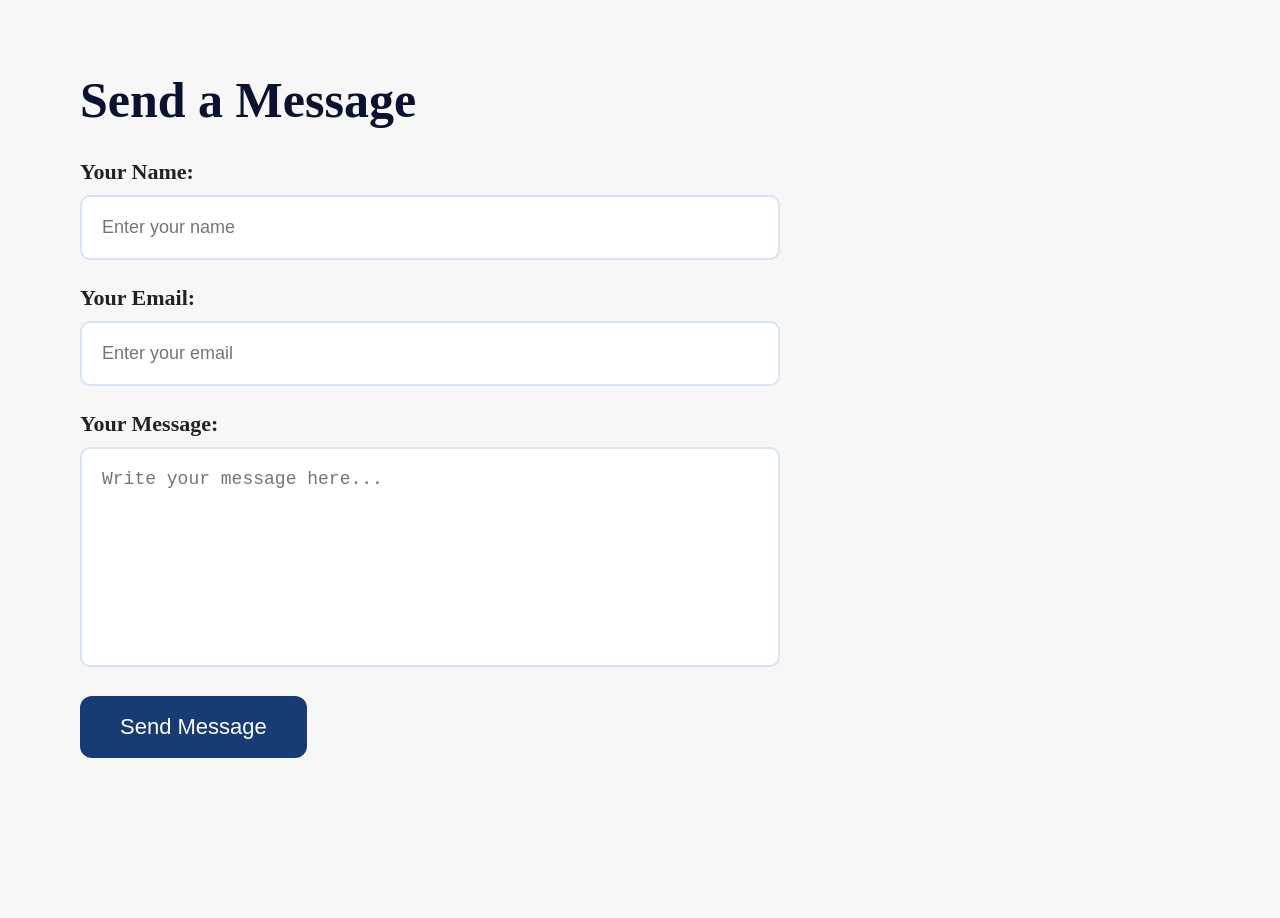
==== commit 454927bf: "Update index.html" ====
--- a/index.html
+++ b/index.html
@@ -19,6 +19,9 @@
     <li><a href="#skills">Skills</a></li>
     <li><a href="#projects">Projects</a></li>
     <li><a href="#certificates">Certificates</a></li>
+  <li><a href="services.html">Services</a></li>
+<li><a href="experience.html">Experience</a></li>
+<li><a href="education.html">Education</a></li>
     <li><a href="#contact">Contact</a></li>
   </ul>
 </nav>
@@ -131,7 +134,65 @@
     to earning my first certification, this is only the beginning.
   </p>
 </section>
-
+<section id="services">
+  <h2>My Services</h2>
+
+  <p>
+    As an aspiring software engineer and creative entrepreneur, I am building
+    my skills in web development and digital design. My services currently
+    focus on creating responsive and elegant websites using HTML and CSS,
+    designing user-friendly interfaces, and bringing ideas to life through
+    clean code and creativity.
+  </p>
+
+  <p>
+    I believe every website should not only look beautiful but also function
+    effectively. My goal is to help businesses, brands, and individuals build
+    a strong digital presence while continuously improving my technical
+    abilities and understanding of software engineering.
+  </p>
+</section>
+  <section id="experience">
+  <h2>My Experience</h2>
+
+  <p>
+    My experience in technology is still growing, but every step has shaped
+    my understanding of software engineering. From learning the basics of HTML
+    and CSS to completing my Responsive Web Design certification on FreeCodeCamp,
+    I have developed a strong foundation in creating structured and visually
+    appealing web pages.
+  </p>
+
+  <p>
+    Beyond coding, my entrepreneurial journey with Crave Quest NG has taught me
+    discipline, problem-solving, consistency, and creativity. Running a business
+    while learning software engineering has strengthened my ability to manage
+    responsibilities, think critically, and adapt quickly.
+  </p>
+
+  <p>
+    My journey is proof that growth comes from continuous learning, practice,
+    and stepping outside comfort zones.
+  </p>
+</section>
+  <section id="education">
+  <h2>My Education</h2>
+
+  <p>
+    My educational journey is centered around software engineering and personal
+    development. I am currently studying software engineering and continuously
+    building my knowledge through practical projects, online learning, and
+    certifications.
+  </p>
+
+  <p>
+    Through FreeCodeCamp and self-learning, I have gained valuable knowledge
+    in responsive web design, HTML, CSS, and the fundamentals of building
+    digital experiences. Education for me is not only about formal learning
+    but also about consistency, curiosity, and applying knowledge to solve
+    real-world problems.
+  </p>
+</section>
 <!-- Contact -->
 
   <section id="contact">
--- a/style.css
+++ b/style.css
@@ -220,4 +220,53 @@
   section{
     padding:70px 25px;
   }
-}+}#contact {
+  padding: 80px 40px;
+  background: #f7f7f7;
+}
+
+#contact h2 {
+  font-size: 50px;
+  margin-bottom: 30px;
+  color: #0b1230;
+}
+
+.contact-form {
+  max-width: 700px;
+}
+
+.contact-form label {
+  display: block;
+  font-size: 22px;
+  font-weight: bold;
+  margin: 25px 0 10px;
+}
+
+.contact-form input,
+.contact-form textarea {
+  width: 100%;
+  padding: 20px;
+  border: 2px solid #d8e3f5;
+  border-radius: 10px;
+  font-size: 18px;
+}
+
+.contact-form textarea {
+  height: 220px;
+  resize: none;
+}
+
+.contact-form button {
+  margin-top: 25px;
+  padding: 18px 40px;
+  border: none;
+  background: #173b74;
+  color: white;
+  font-size: 22px;
+  border-radius: 12px;
+  cursor: pointer;
+}
+
+.contact-form button:hover {
+  background: #0f2d59;
+}
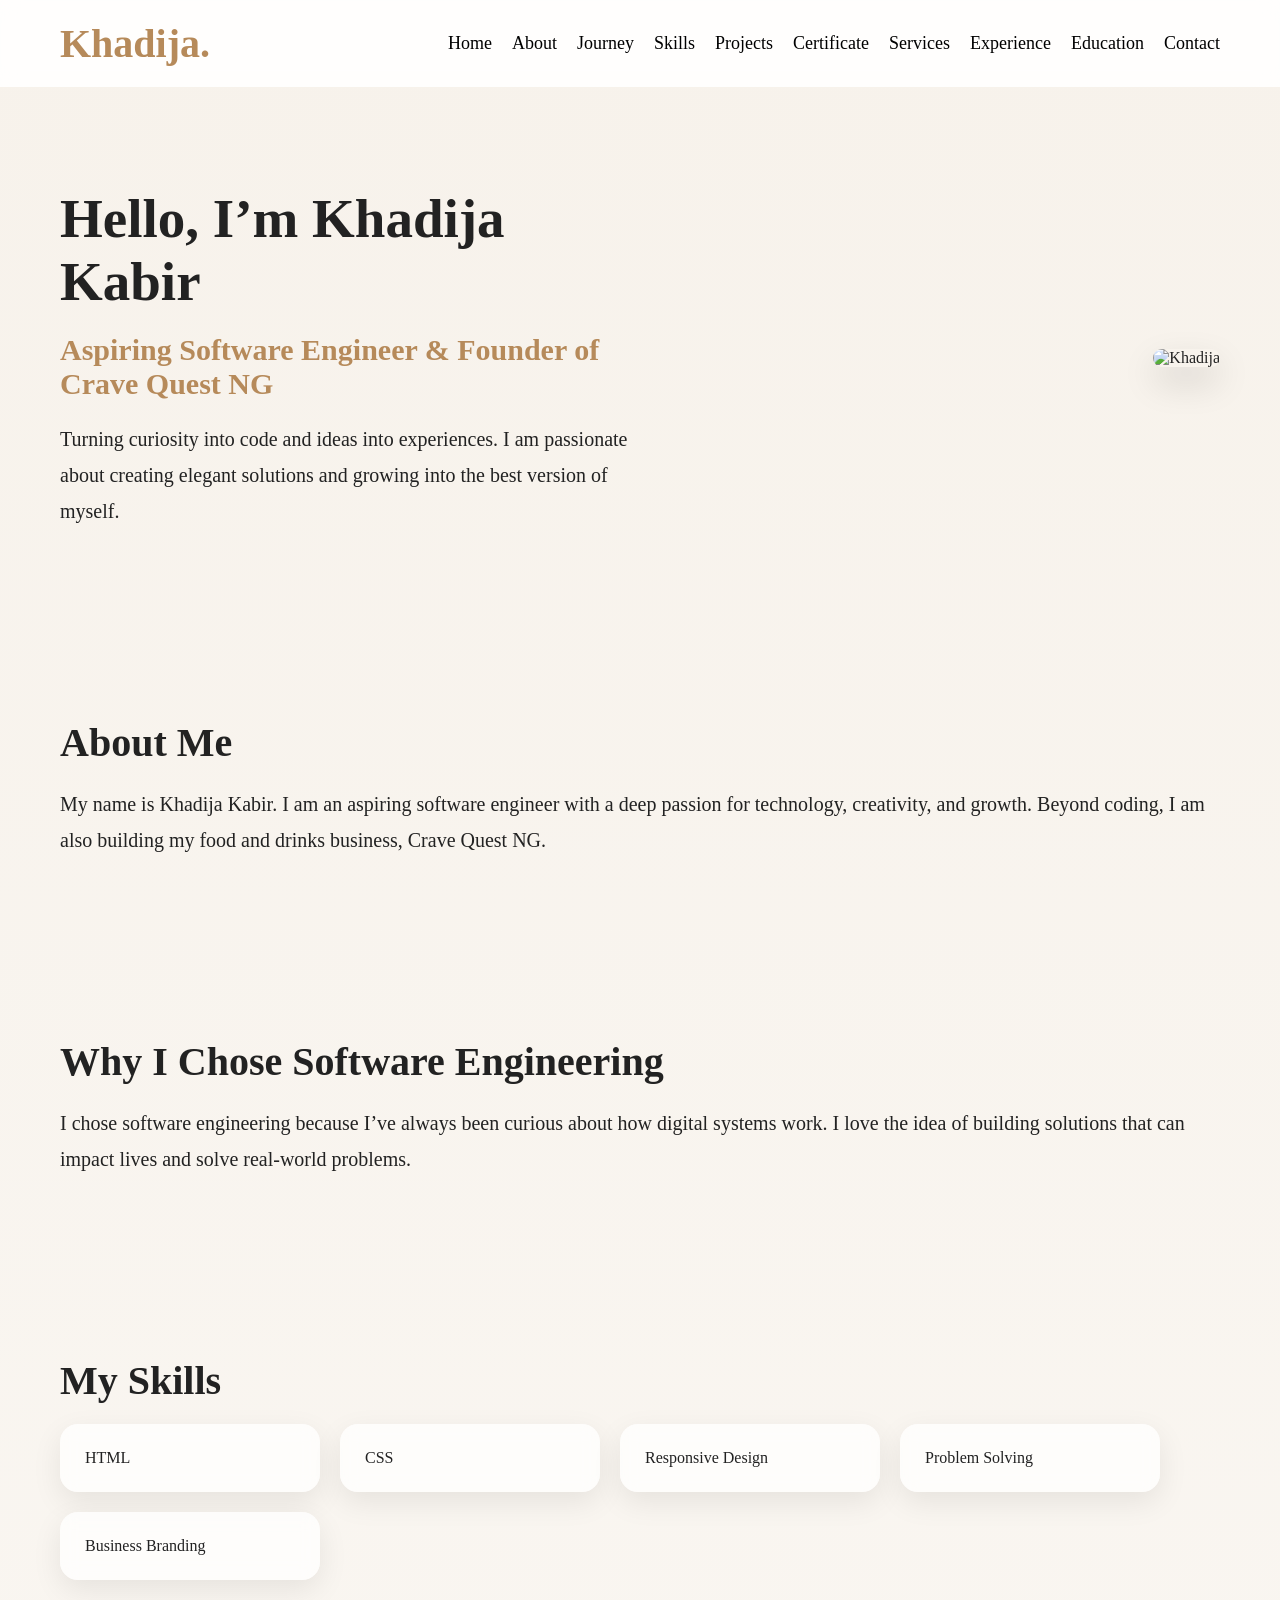
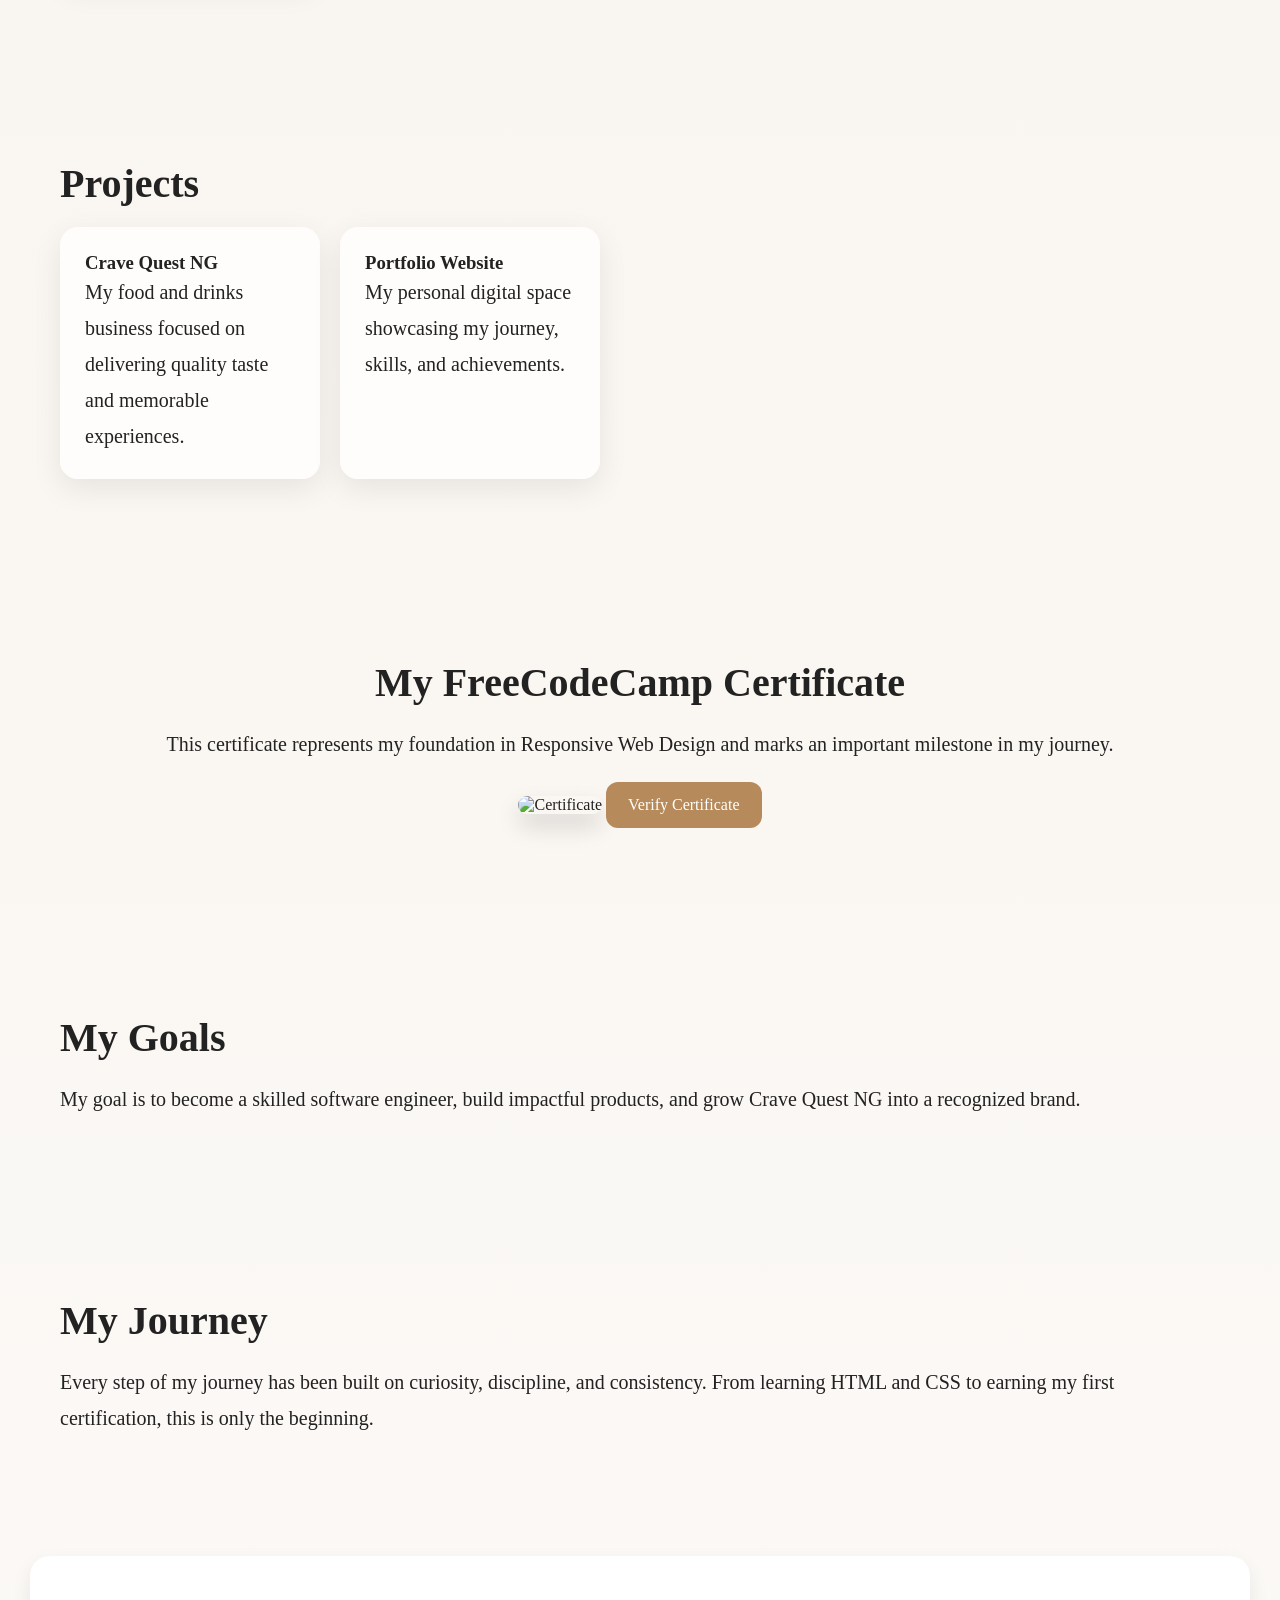
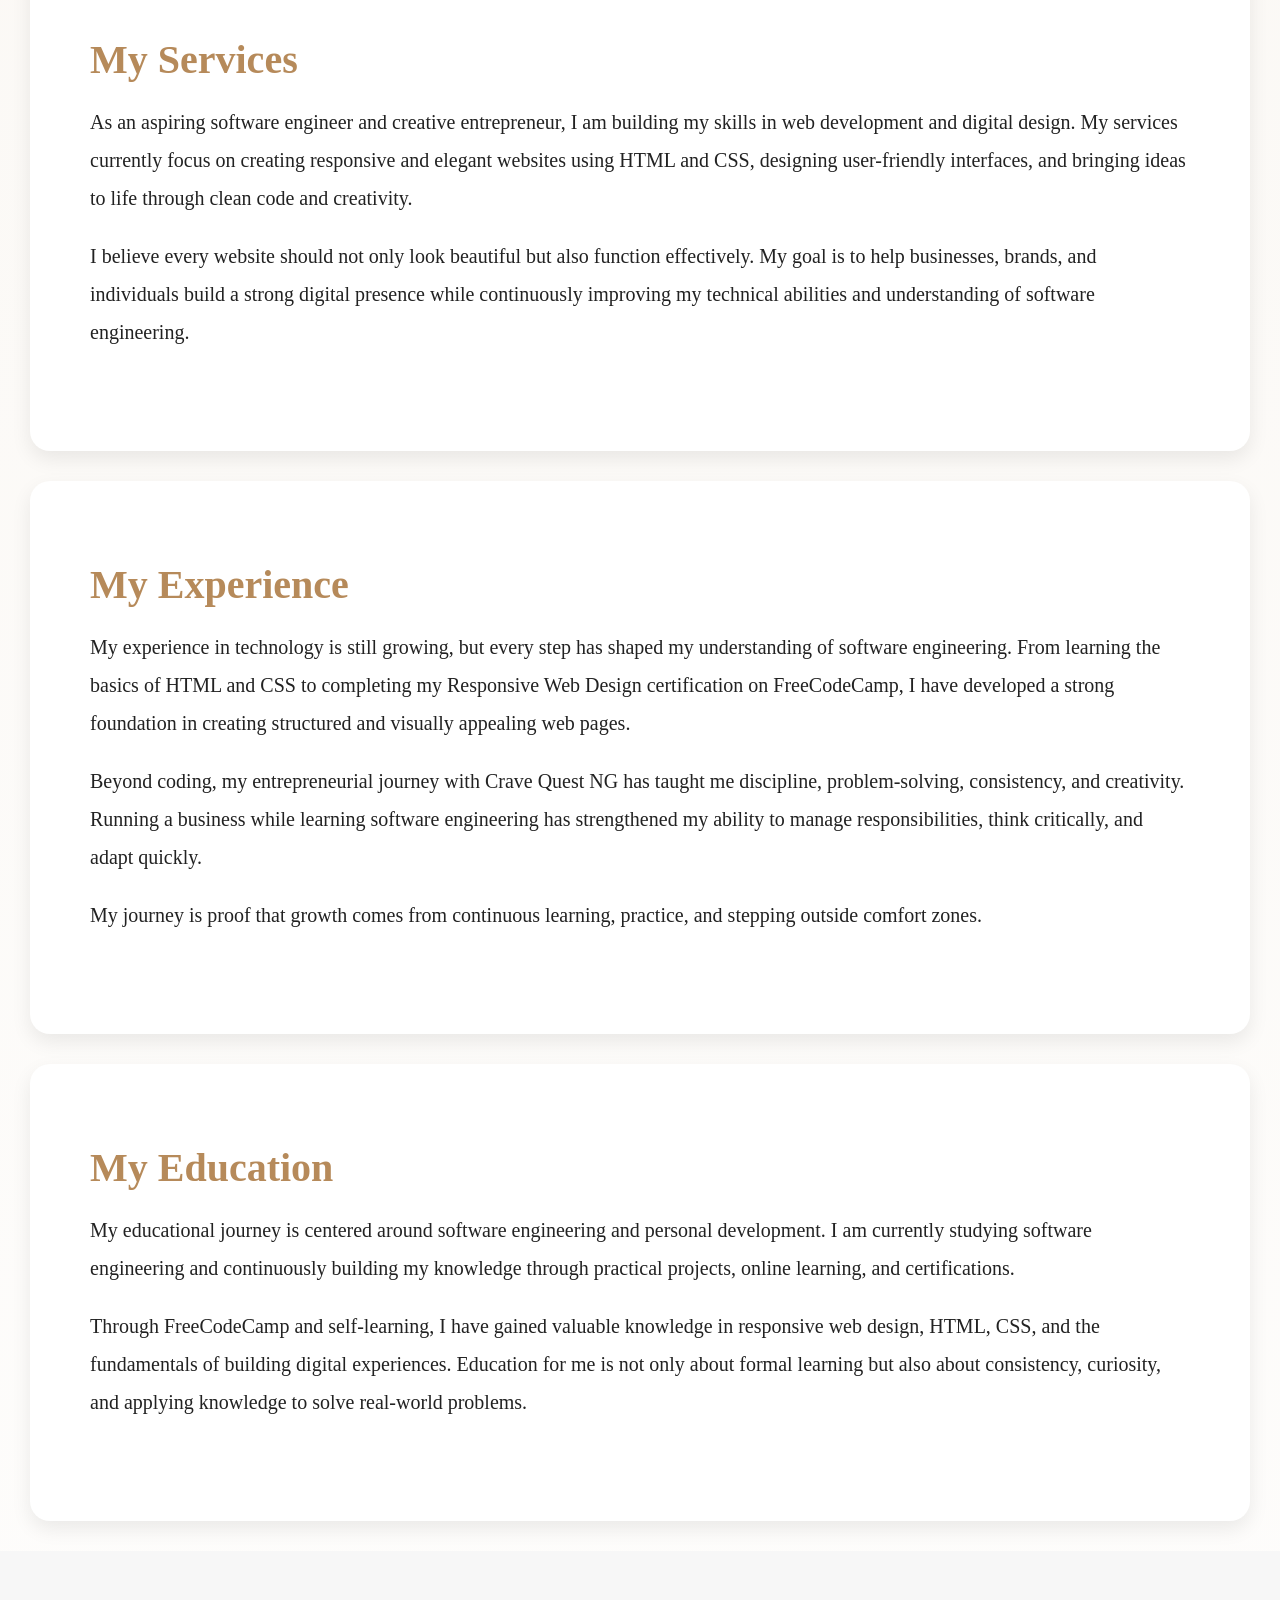
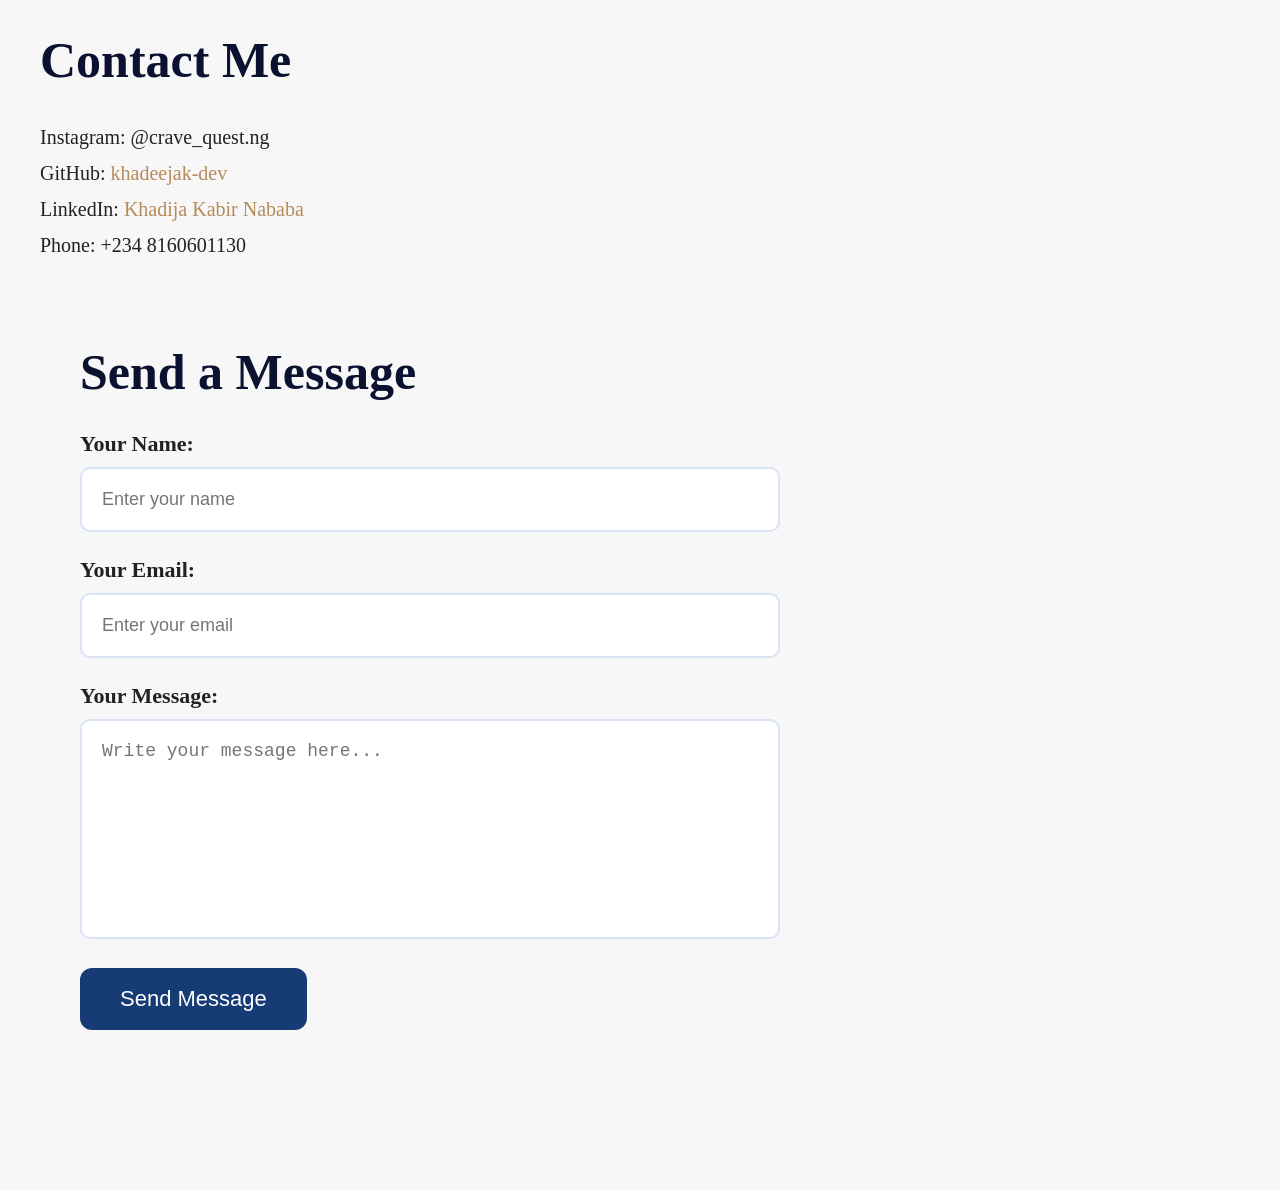
==== commit 8ad73d54: "Update index.html" ====
--- a/index.html
+++ b/index.html
@@ -13,17 +13,19 @@
   <div class="logo">Khadija.</div>
 
   <ul>
-    <li><a href="#home">Home</a></li>
-    <li><a href="#about">About</a></li>
-    <li><a href="#why">Why SE</a></li>
-    <li><a href="#skills">Skills</a></li>
-    <li><a href="#projects">Projects</a></li>
-    <li><a href="#certificates">Certificates</a></li>
+  <li><a href="index.html">Home</a></li>
+  <li><a href="about.html">About</a></li>
+  <li><a href="journey.html">Journey</a></li>
+  <li><a href="skills.html">Skills</a></li>
+  <li><a href="projects.html">Projects</a></li>
+  <li><a href="certificate.html">Certificate</a></li>
+
   <li><a href="services.html">Services</a></li>
-<li><a href="experience.html">Experience</a></li>
-<li><a href="education.html">Education</a></li>
-    <li><a href="#contact">Contact</a></li>
-  </ul>
+  <li><a href="experience.html">Experience</a></li>
+  <li><a href="education.html">Education</a></li>
+
+  <li><a href="contact.html">Contact</a></li>
+</ul>
 </nav>
 
 <!-- Home -->
--- a/style.css
+++ b/style.css
@@ -269,4 +269,28 @@
 
 .contact-form button:hover {
   background: #0f2d59;
-}
+}#services,
+#experience,
+#education {
+  padding: 80px 60px;
+  background: white;
+  margin: 30px;
+  border-radius: 20px;
+  box-shadow: 0 8px 20px rgba(0,0,0,0.08);
+}
+
+#services h2,
+#experience h2,
+#education h2 {
+  font-size: 40px;
+  margin-bottom: 20px;
+  color: #b68a5a;
+}
+
+#services p,
+#experience p,
+#education p {
+  font-size: 20px;
+  line-height: 1.9;
+  margin-bottom: 20px;
+}
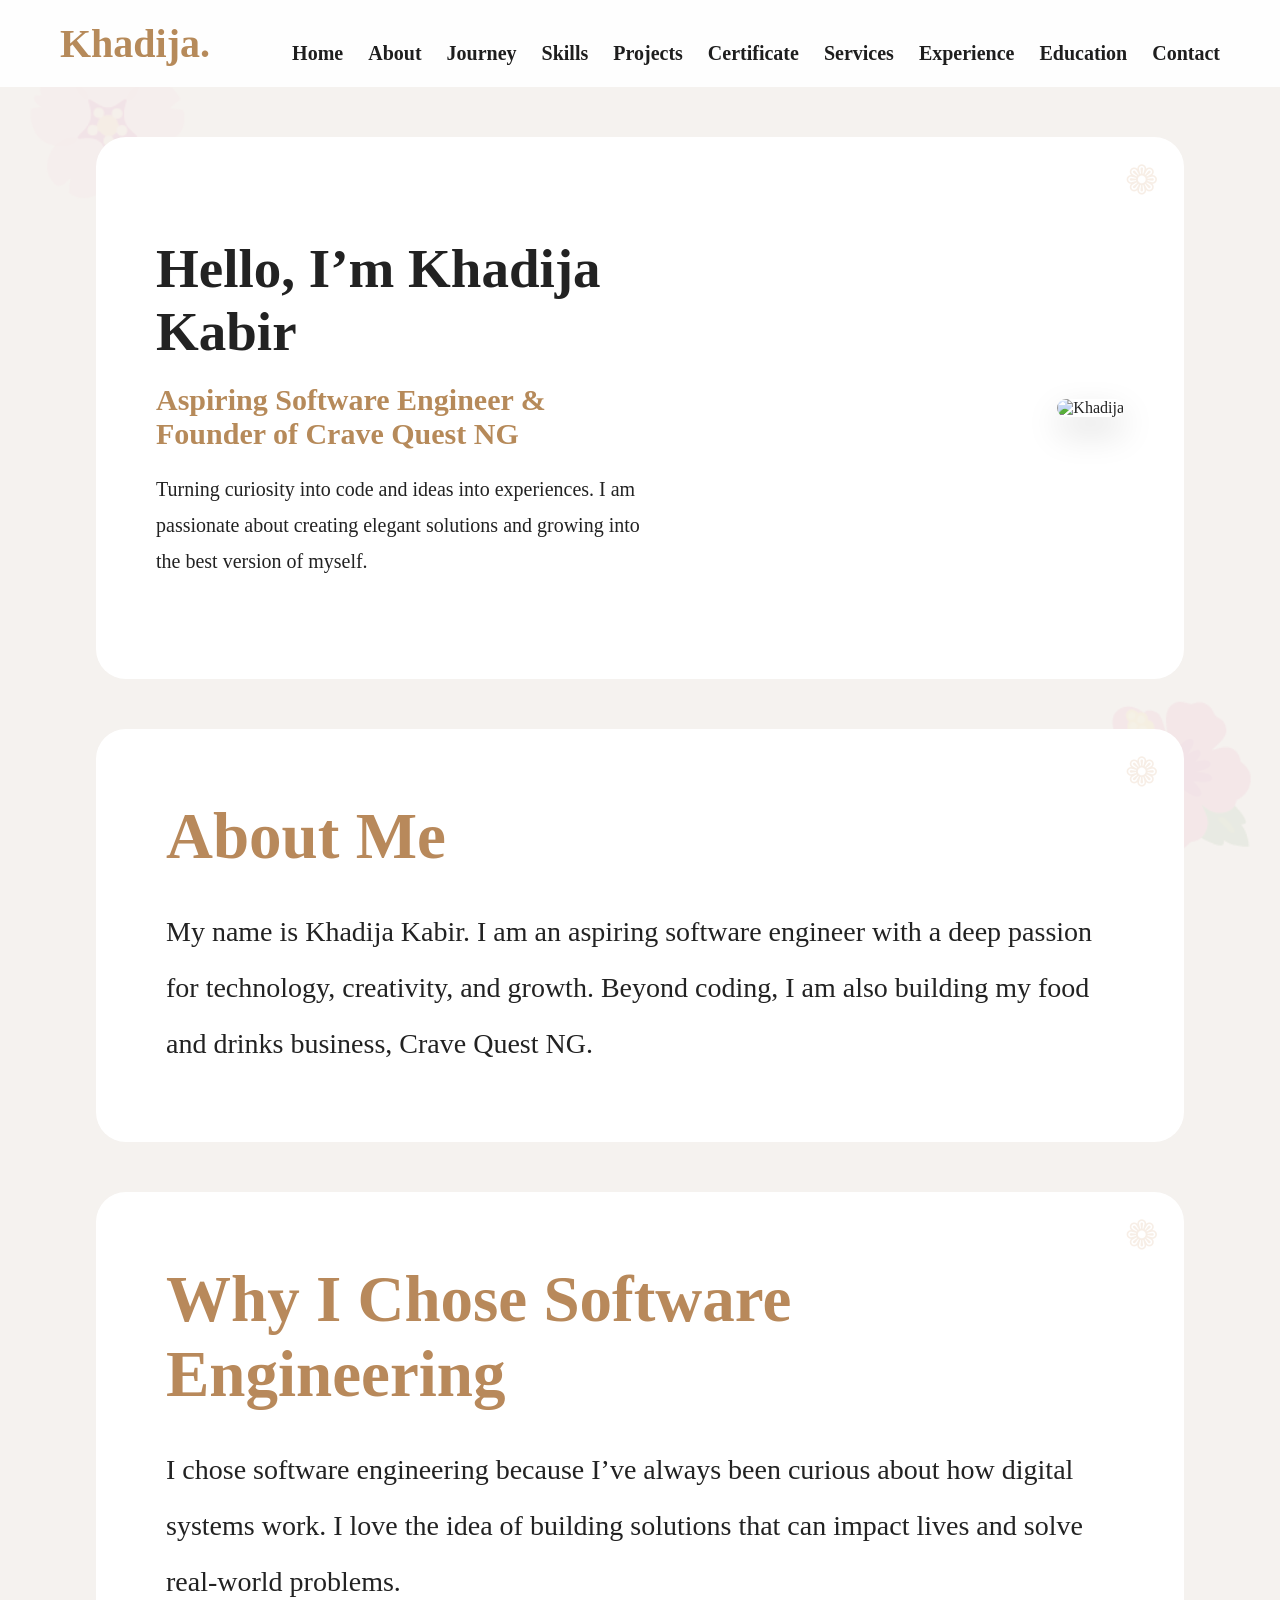
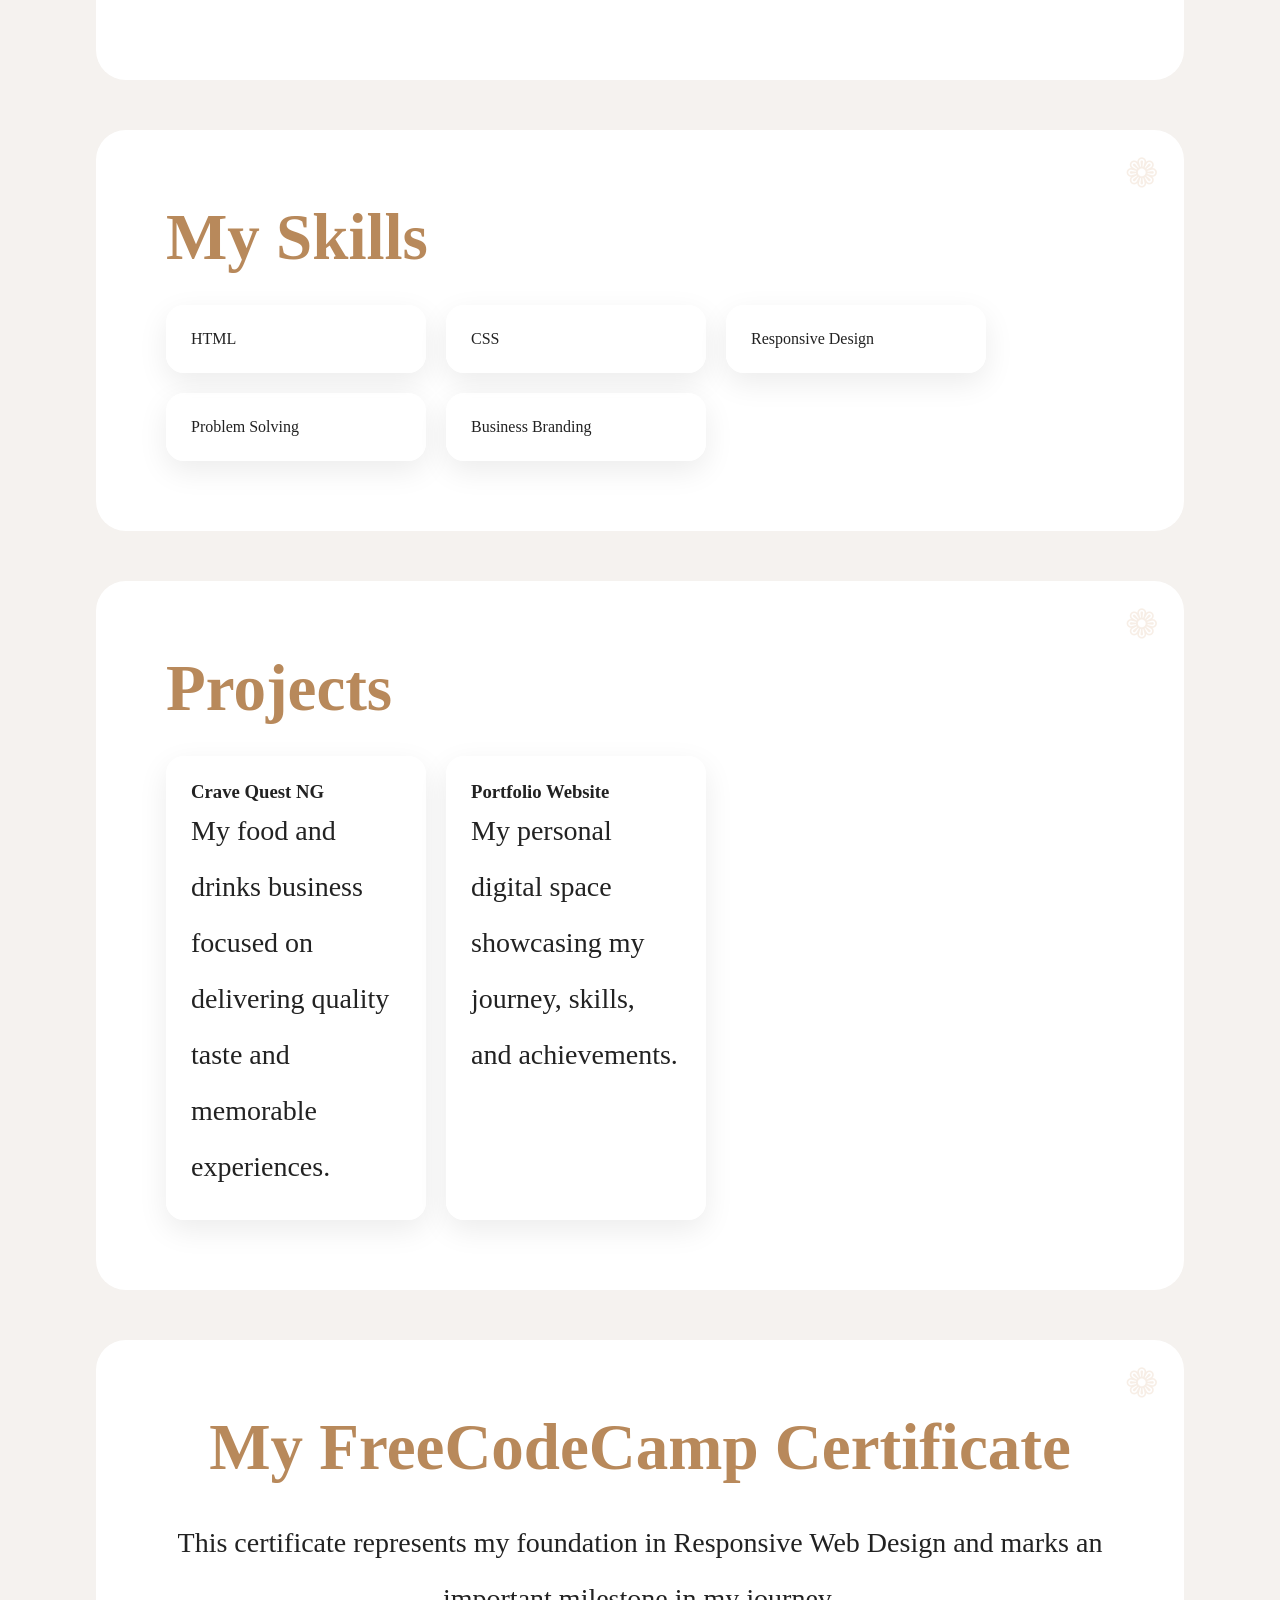
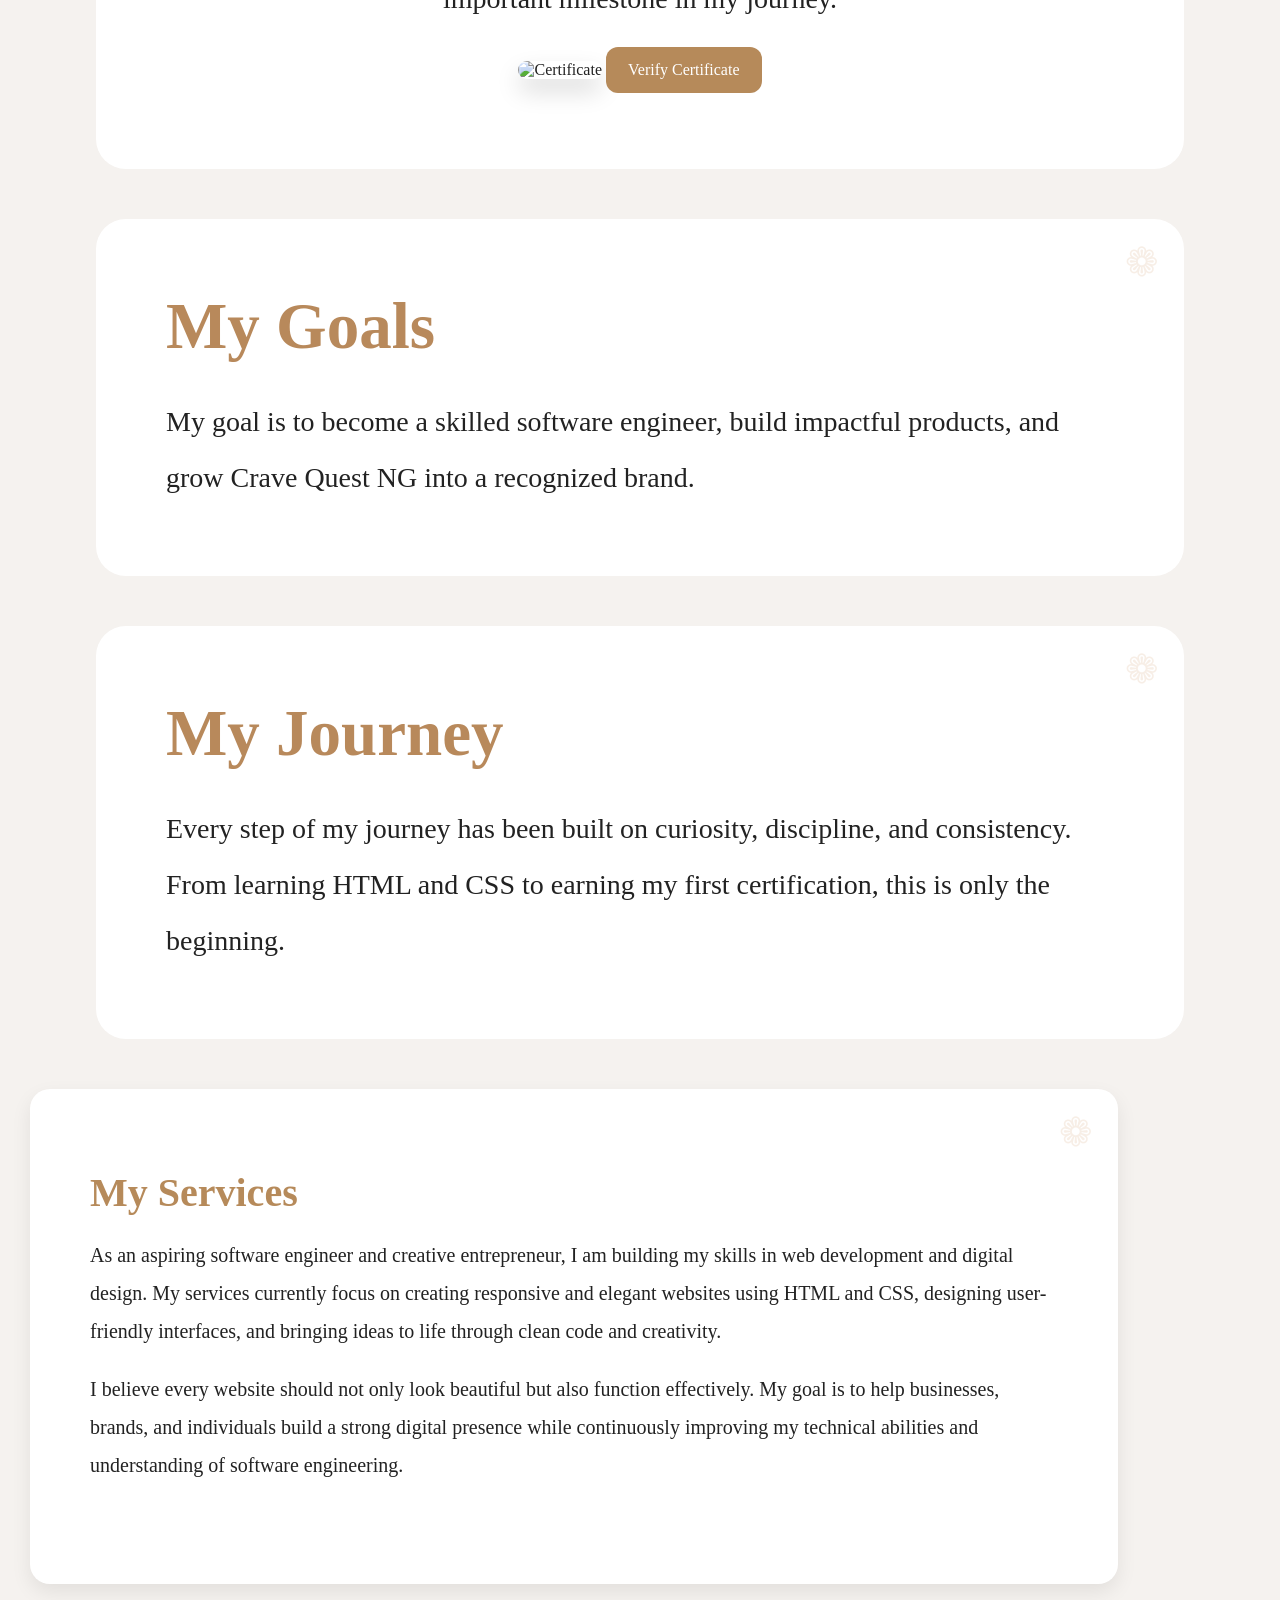
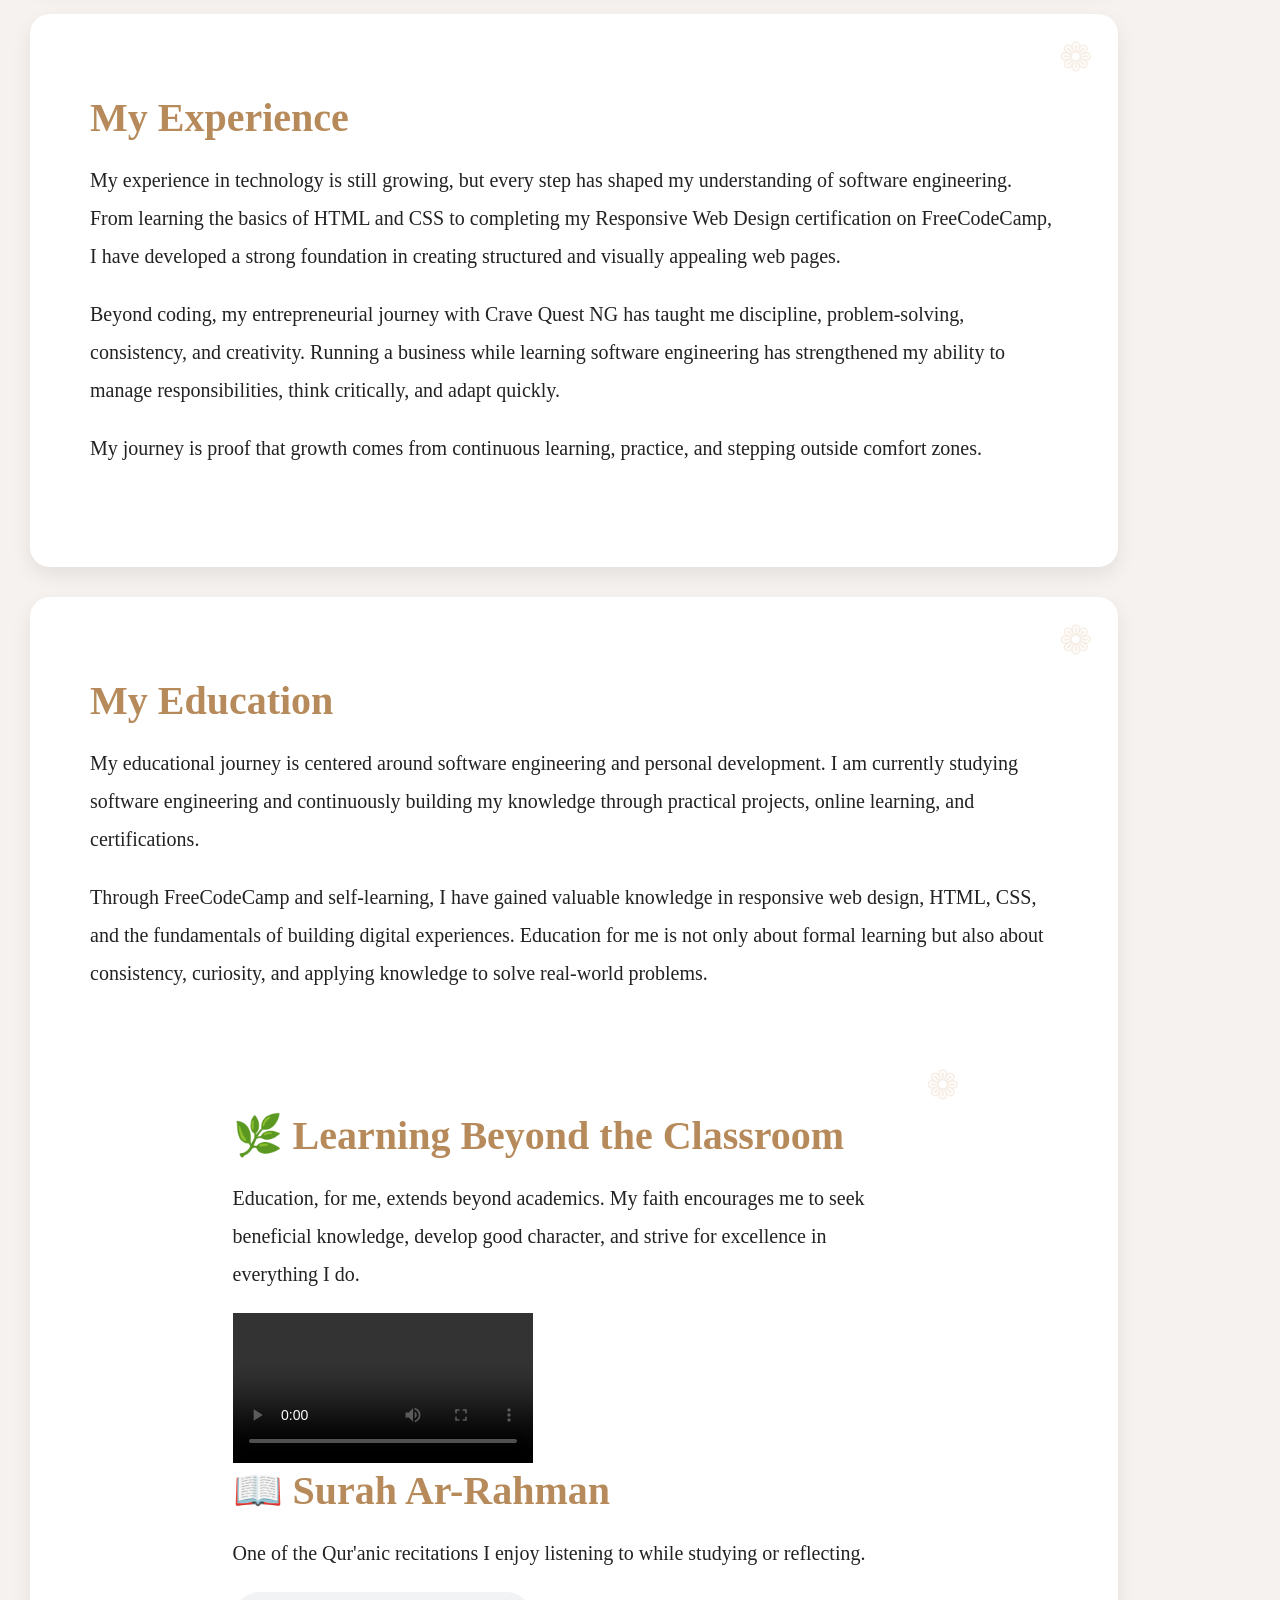
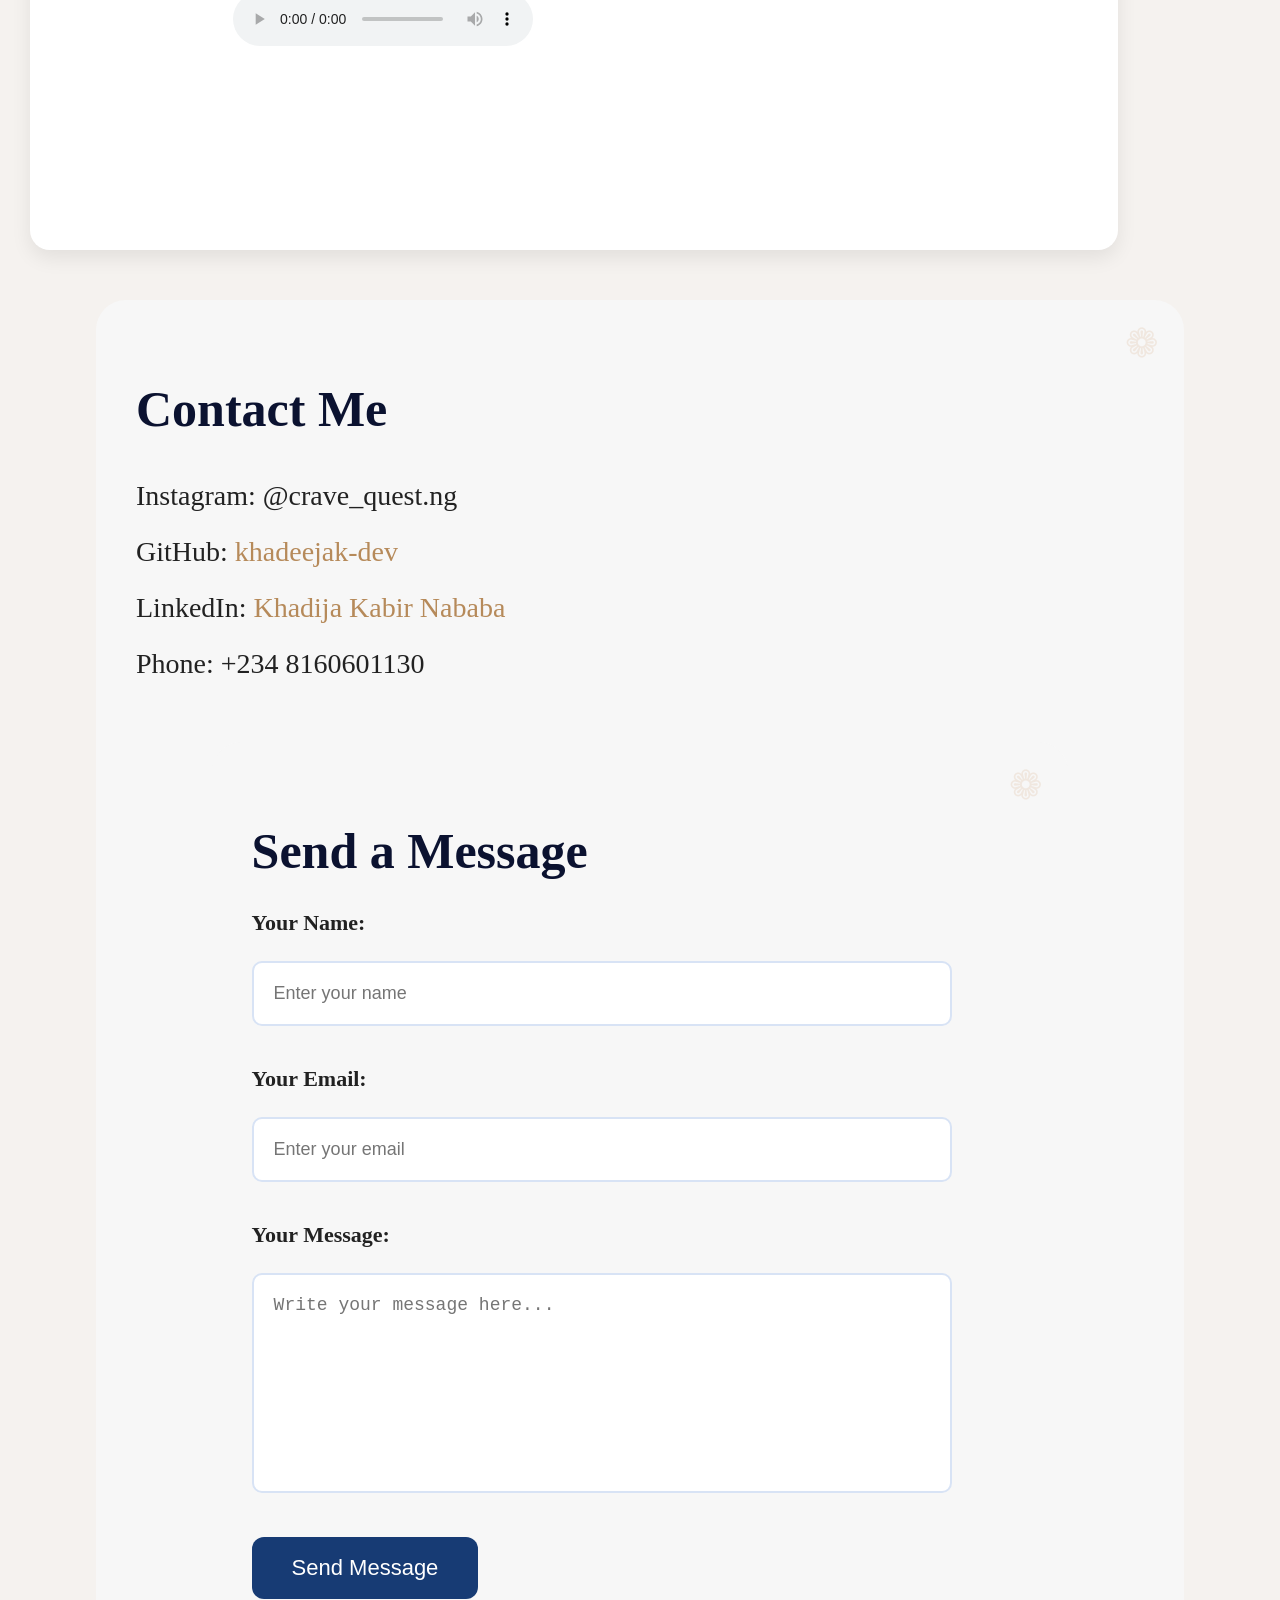
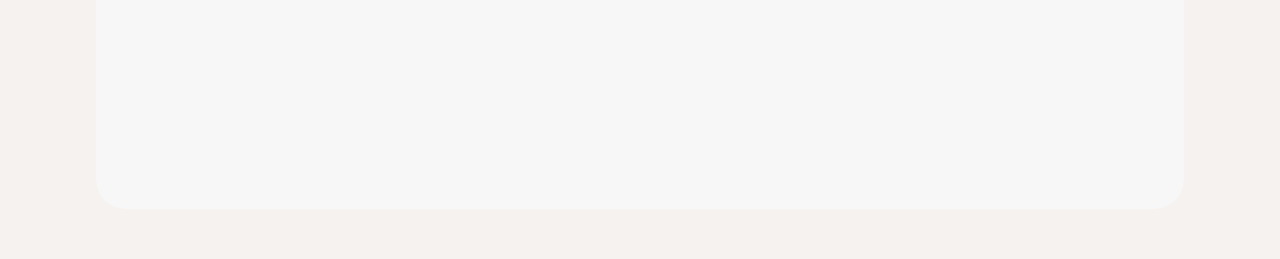
==== commit a4306e4c: "Update index.html" ====
--- a/index.html
+++ b/index.html
@@ -193,7 +193,42 @@
     digital experiences. Education for me is not only about formal learning
     but also about consistency, curiosity, and applying knowledge to solve
     real-world problems.
-  </p>
+  </p><section class="education-inspiration">
+
+    <div class="video-card">
+
+        <h2>🌿 Learning Beyond the Classroom</h2>
+
+        <p>
+            Education, for me, extends beyond academics. My faith encourages me
+            to seek beneficial knowledge, develop good character, and strive
+            for excellence in everything I do.
+        </p>
+
+        <video controls>
+            <source src="28bf7b64f64048bb823f53d0351004d3.mp4" type="video/mp4">
+            Your browser does not support the video tag.
+        </video>
+
+    </div>
+
+    <div class="audio-card">
+
+        <h2>📖 Surah Ar-Rahman</h2>
+
+        <p>
+            One of the Qur'anic recitations I enjoy listening to while studying
+            or reflecting.
+        </p>
+
+        <audio controls>
+            <source src="055.mp3" type="audio/mpeg">
+            Your browser does not support the audio element.
+        </audio>
+
+    </div>
+
+</section>
 </section>
 <!-- Contact -->
 
--- a/style.css
+++ b/style.css
@@ -293,4 +293,248 @@
   font-size: 20px;
   line-height: 1.9;
   margin-bottom: 20px;
-}
+}/* The white card container matching your Services page layout */
+.card-container {
+    background-color: #ffffff; 
+    border-top-left-radius: 24px;   /* Smooth rounded corners at the top */
+    border-top-right-radius: 24px;
+    border-bottom-left-radius: 24px; /* Optional: adds them to the bottom too if you want */
+    border-bottom-right-radius: 24px;
+    padding: 40px 30px;        
+    margin: 20px auto;         
+    max-width: 90%;            
+}
+
+/* The exact brown/gold color for your headers */
+.brown-heading {
+    color: #B58D59; /* Your gorgeous brand color from the Services page */
+    font-size: 2.2rem;
+    font-weight: bold;
+    margin-bottom: 20px;
+}/* The white card container matching your Services page layout */
+.card-container {
+    background-color: #ffffff; 
+    border-radius: 24px;       /* Smooth rounded corners */
+    padding: 40px 30px;        /* Spacing inside the card */
+    margin: 20px auto;         /* Centers it on the screen */
+    max-width: 90%;            
+}
+
+/* The exact brown color for your headers */
+.brown-heading {
+    color: #B58D59;            /* Your beautiful brand color */
+    font-weight: bold;
+    margin-bottom: 20px;
+}* {
+  margin: 0;
+  padding: 0;
+  box-sizing: border-box;
+}
+
+body {
+  background: #f5f2ef;
+  font-family: Georgia, serif;
+  color: #222;
+}
+
+/* Header */
+header {
+  background: white;
+  text-align: center;
+  padding: 30px 20px;
+}
+
+header h1 {
+  font-size: 70px;
+  color: #b8895b;
+  margin-bottom: 20px;
+}
+
+/* Navigation */
+nav ul {
+  list-style: none;
+}
+
+nav ul li {
+  display: inline-block;
+  margin: 10px 15px;
+}
+
+nav ul li a {
+  text-decoration: none;
+  color: black;
+  font-size: 22px;
+  font-weight: bold;
+}
+
+/* Main sections */
+section {
+  background: white;
+  width: 85%;
+  margin: 50px auto;
+  padding: 70px;
+  border-radius: 30px;
+}
+
+section h2 {
+  font-size: 65px;
+  color: #b8895b;
+  margin-bottom: 30px;
+}
+
+section p {
+  font-size: 28px;
+  line-height: 2;
+}
+
+/* Contact form */
+form {
+  margin-top: 30px;
+}
+
+input,
+textarea {
+  width: 100%;
+  padding: 20px;
+  margin: 15px 0;
+  border: 1px solid #ddd;
+  border-radius: 10px;
+  font-size: 20px;
+}
+
+button {
+  background: #1e3557;
+  color: white;
+  padding: 18px 35px;
+  border: none;
+  border-radius: 12px;
+  font-size: 22px;
+  cursor: pointer;
+}
+
+button:hover {
+  opacity: 0.9;
+}
+
+/* Mobile */
+@media (max-width: 768px) {
+  header h1 {
+    font-size: 55px;
+  }
+
+  nav ul li {
+    display: block;
+    margin: 12px 0;
+  }
+
+  section {
+    width: 90%;
+    padding: 40px;
+  }
+
+  section h2 {
+    font-size: 45px;
+  }
+
+  section p {
+    font-size: 20px;
+  }
+}nav ul {
+  display: flex;
+  justify-content: center;
+  flex-wrap: wrap;
+  gap: 25px; /* adds space between links */
+  list-style: none;
+  padding: 0;
+  margin-top: 20px;
+}
+
+nav ul li {
+  margin: 0;
+}
+
+nav ul li a {
+  text-decoration: none;
+  color: #1e1e1e;
+  font-size: 20px;
+  font-weight: 600;
+  transition: 0.3s ease;
+}
+
+nav ul li a:hover {
+  color: #b8895c;
+}/* Floral background accents */
+body::before{
+content:"🌸";
+position:fixed;
+top:40px;
+left:20px;
+font-size:140px;
+opacity:0.06;
+z-index:-1;
+}
+
+body::after{
+content:"🌺";
+position:fixed;
+bottom:40px;
+right:20px;
+font-size:140px;
+opacity:0.06;
+z-index:-1;
+}
+
+/* Hero flower behind image */
+.hero-image{
+position:relative;
+}
+
+.hero-image::before{
+content:"✿";
+position:absolute;
+top:-40px;
+left:-40px;
+font-size:180px;
+color:rgba(212,163,115,0.15);
+z-index:-1;
+}
+
+.hero-image::after{
+content:"❀";
+position:absolute;
+bottom:-40px;
+right:-40px;
+font-size:180px;
+color:rgba(92,59,136,0.12);
+z-index:-1;
+}
+
+/* Section floral corners */
+section::before{
+content:"❁";
+position:absolute;
+top:20px;
+right:25px;
+font-size:40px;
+color:rgba(212,163,115,0.18);
+}
+
+section{
+position:relative;
+overflow:hidden;
+}
+
+/* Decorative line under logo */
+.logo-line{
+display:flex;
+align-items:center;
+justify-content:center;
+gap:12px;
+margin-top:10px;
+}
+
+.logo-line span{
+width:60px;
+height:1px;
+background:#d4a373;
+}
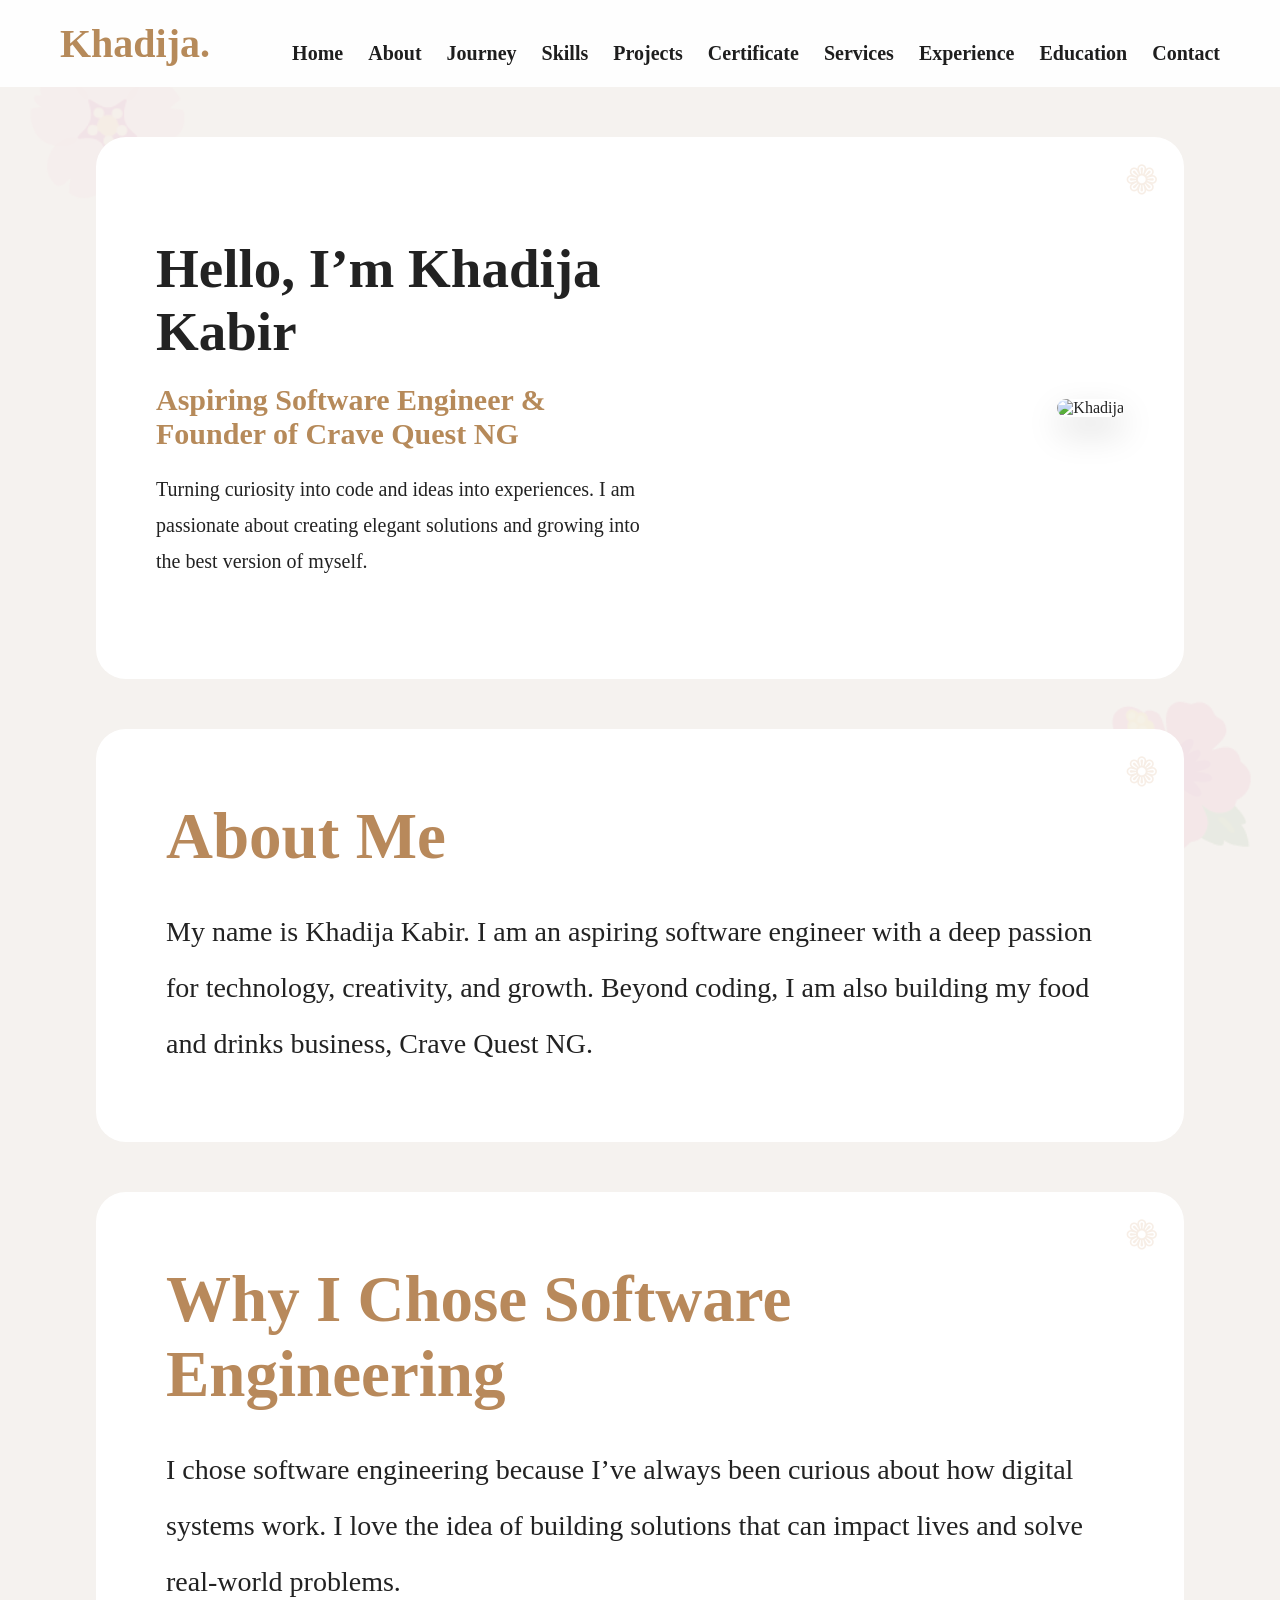
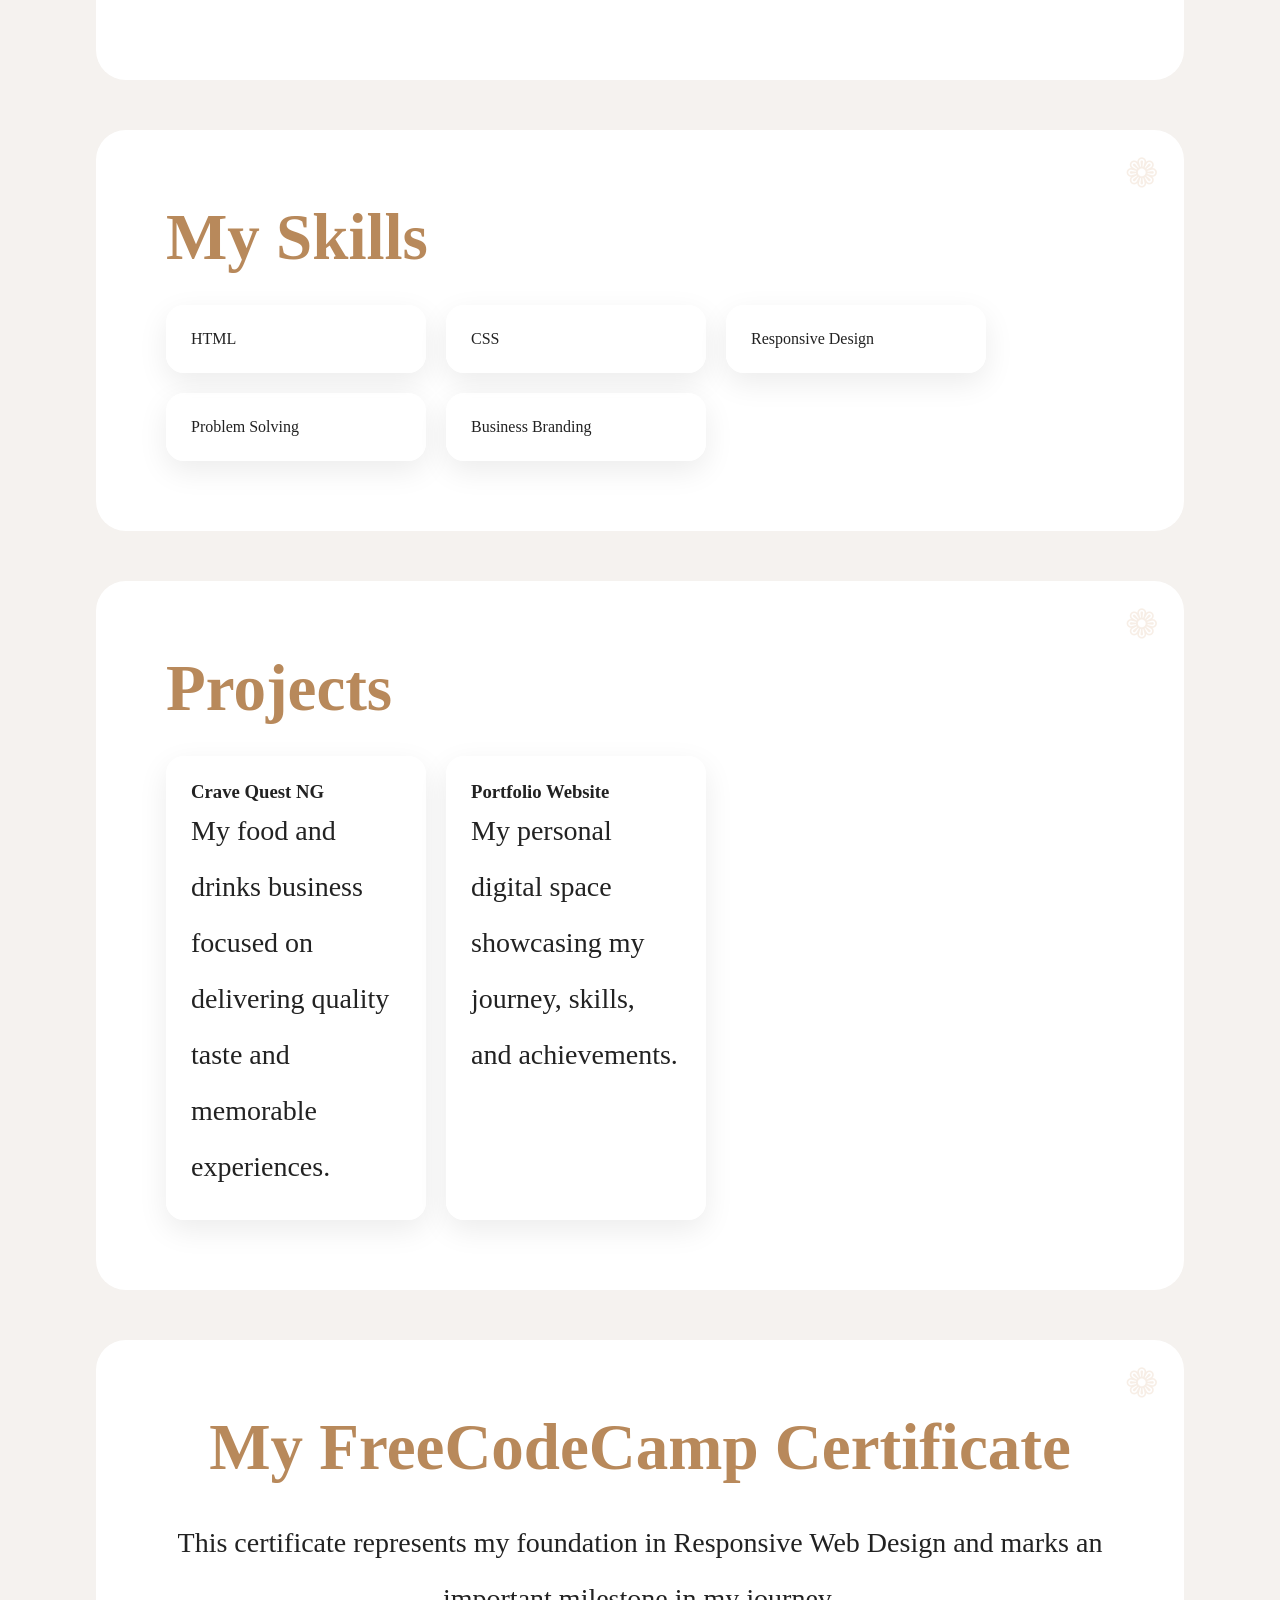
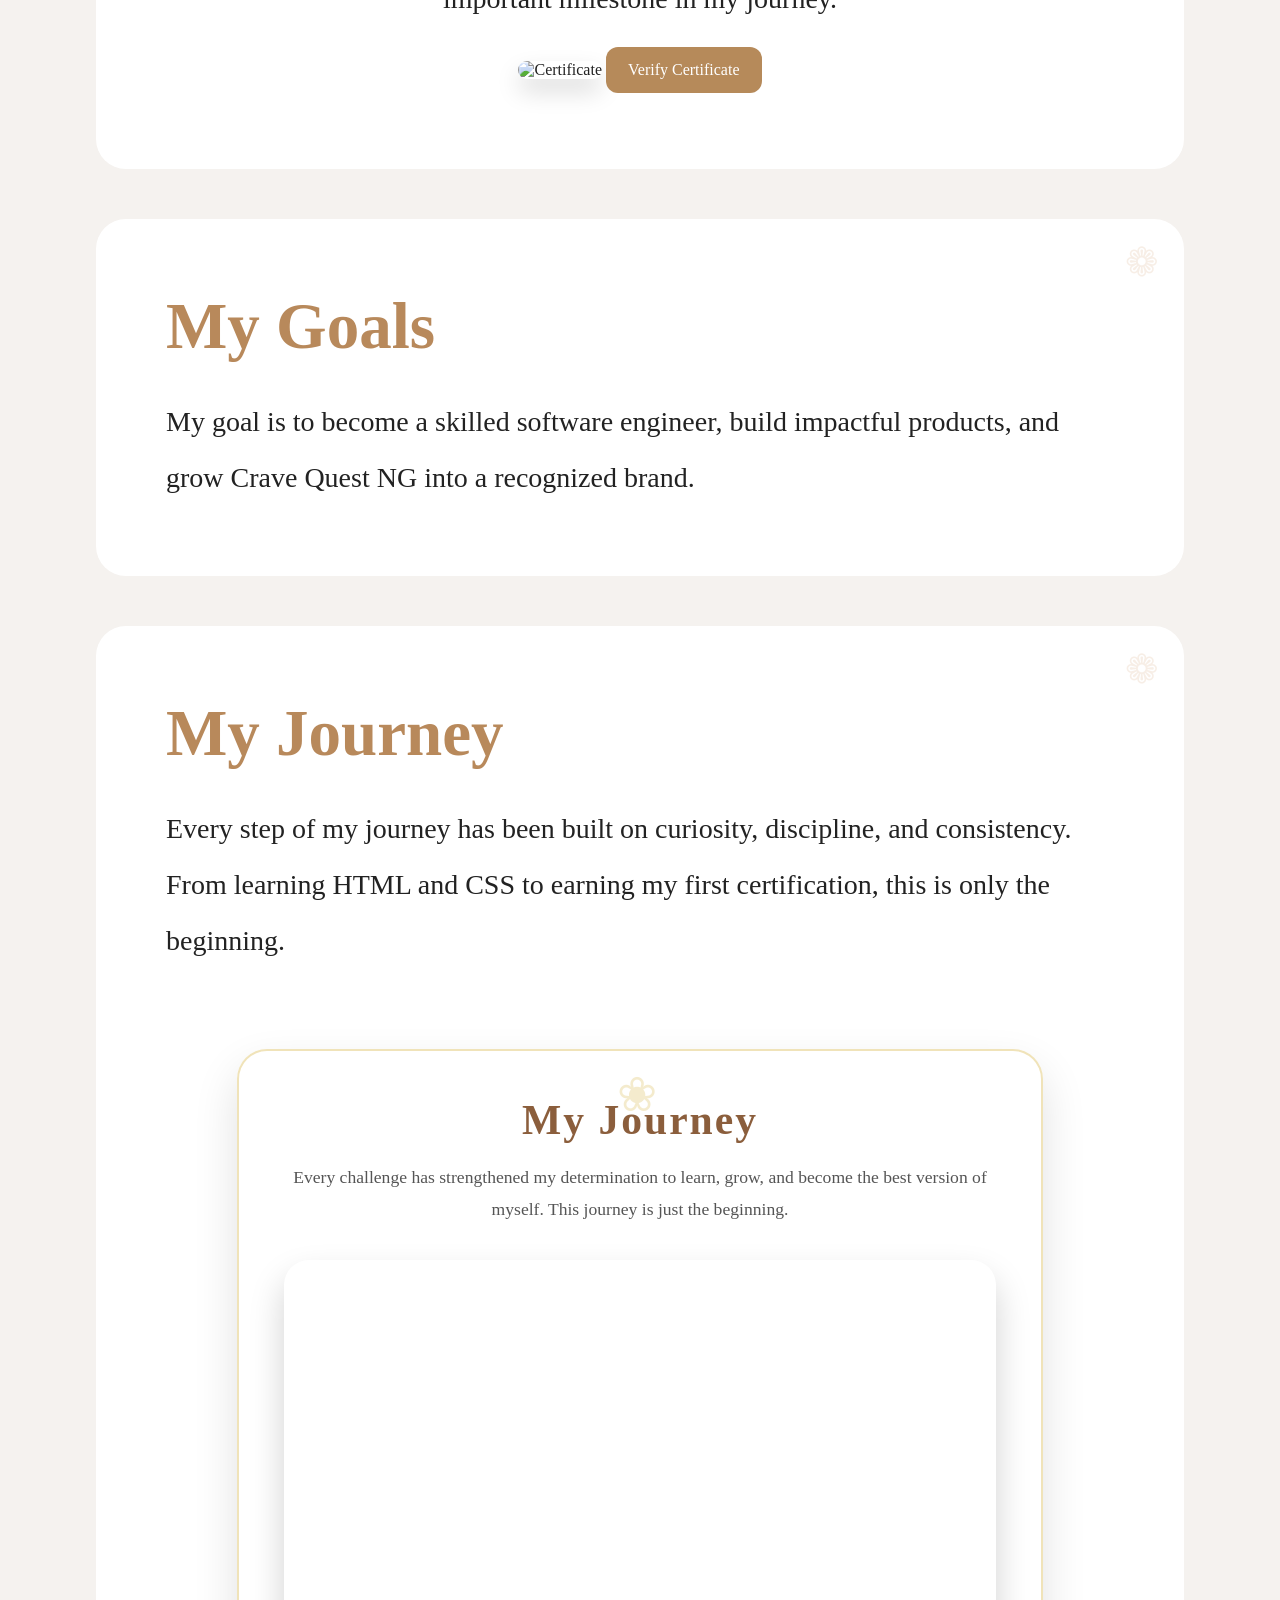
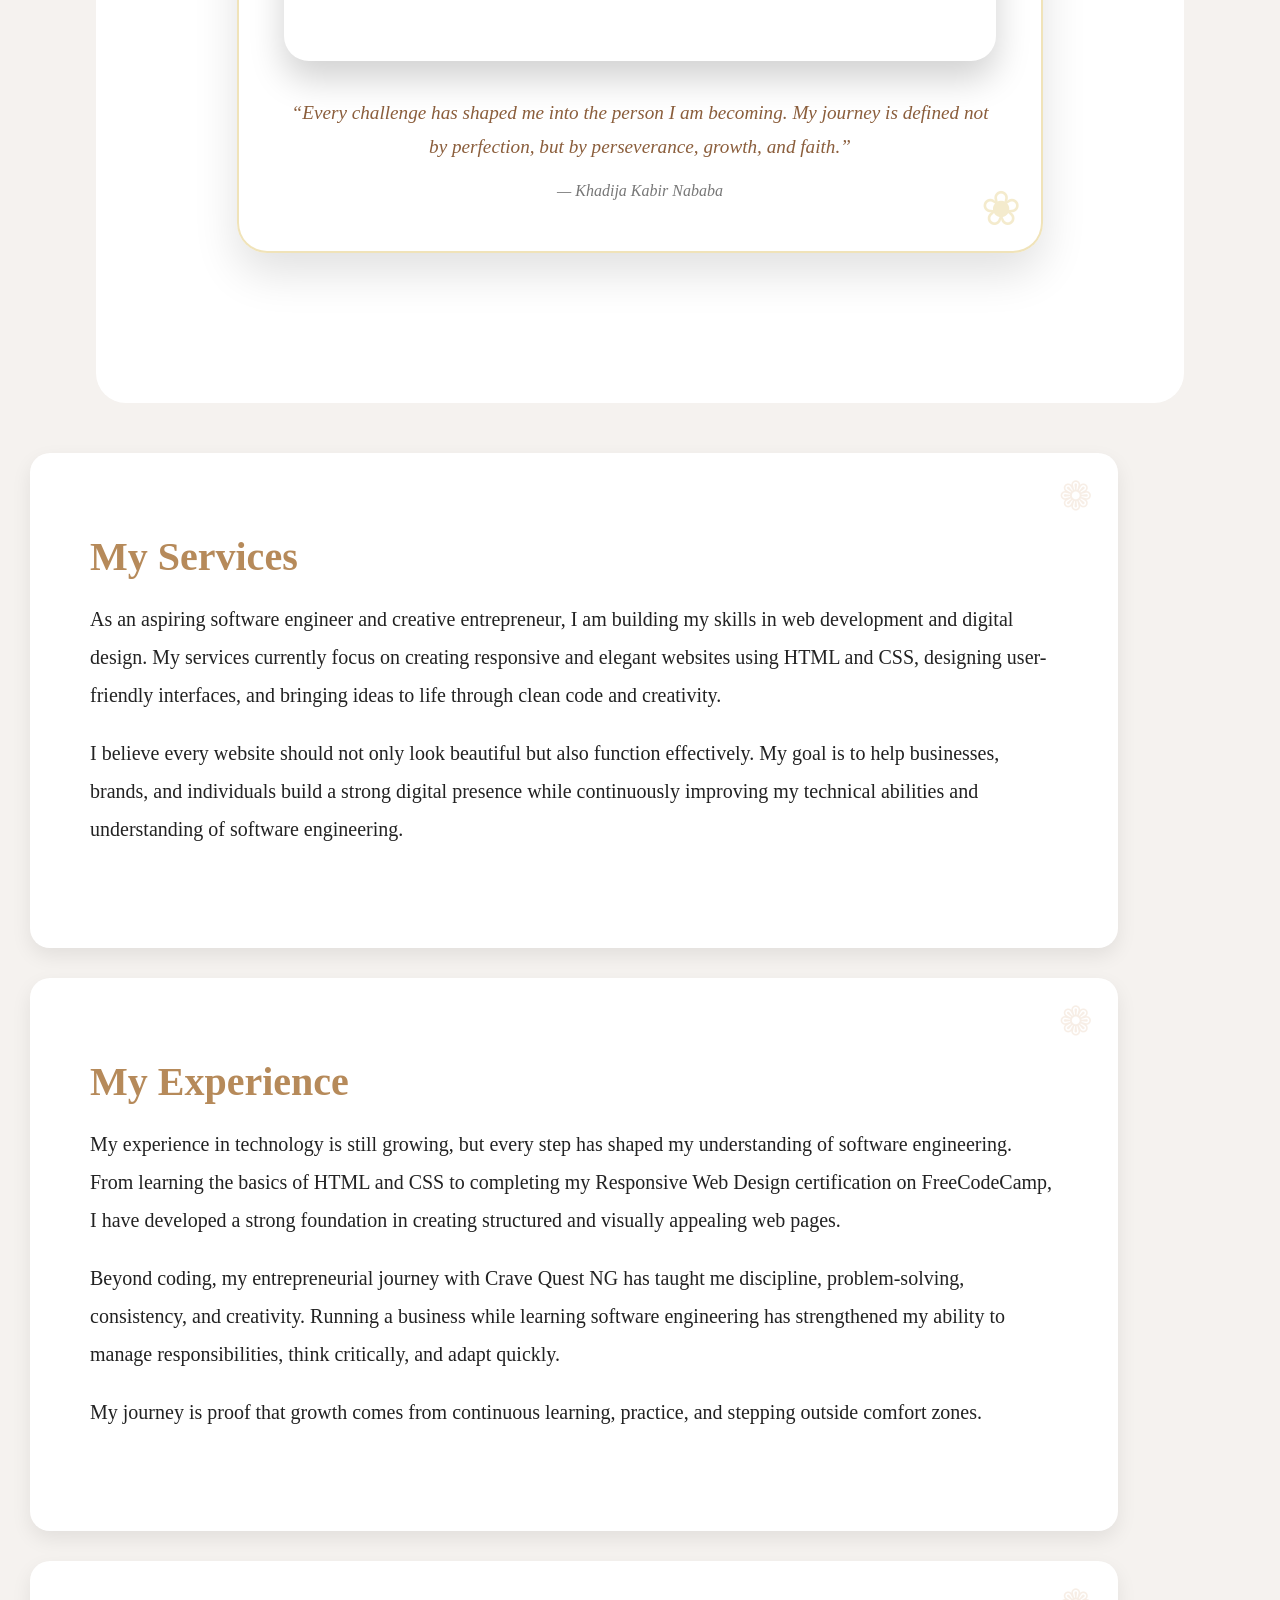
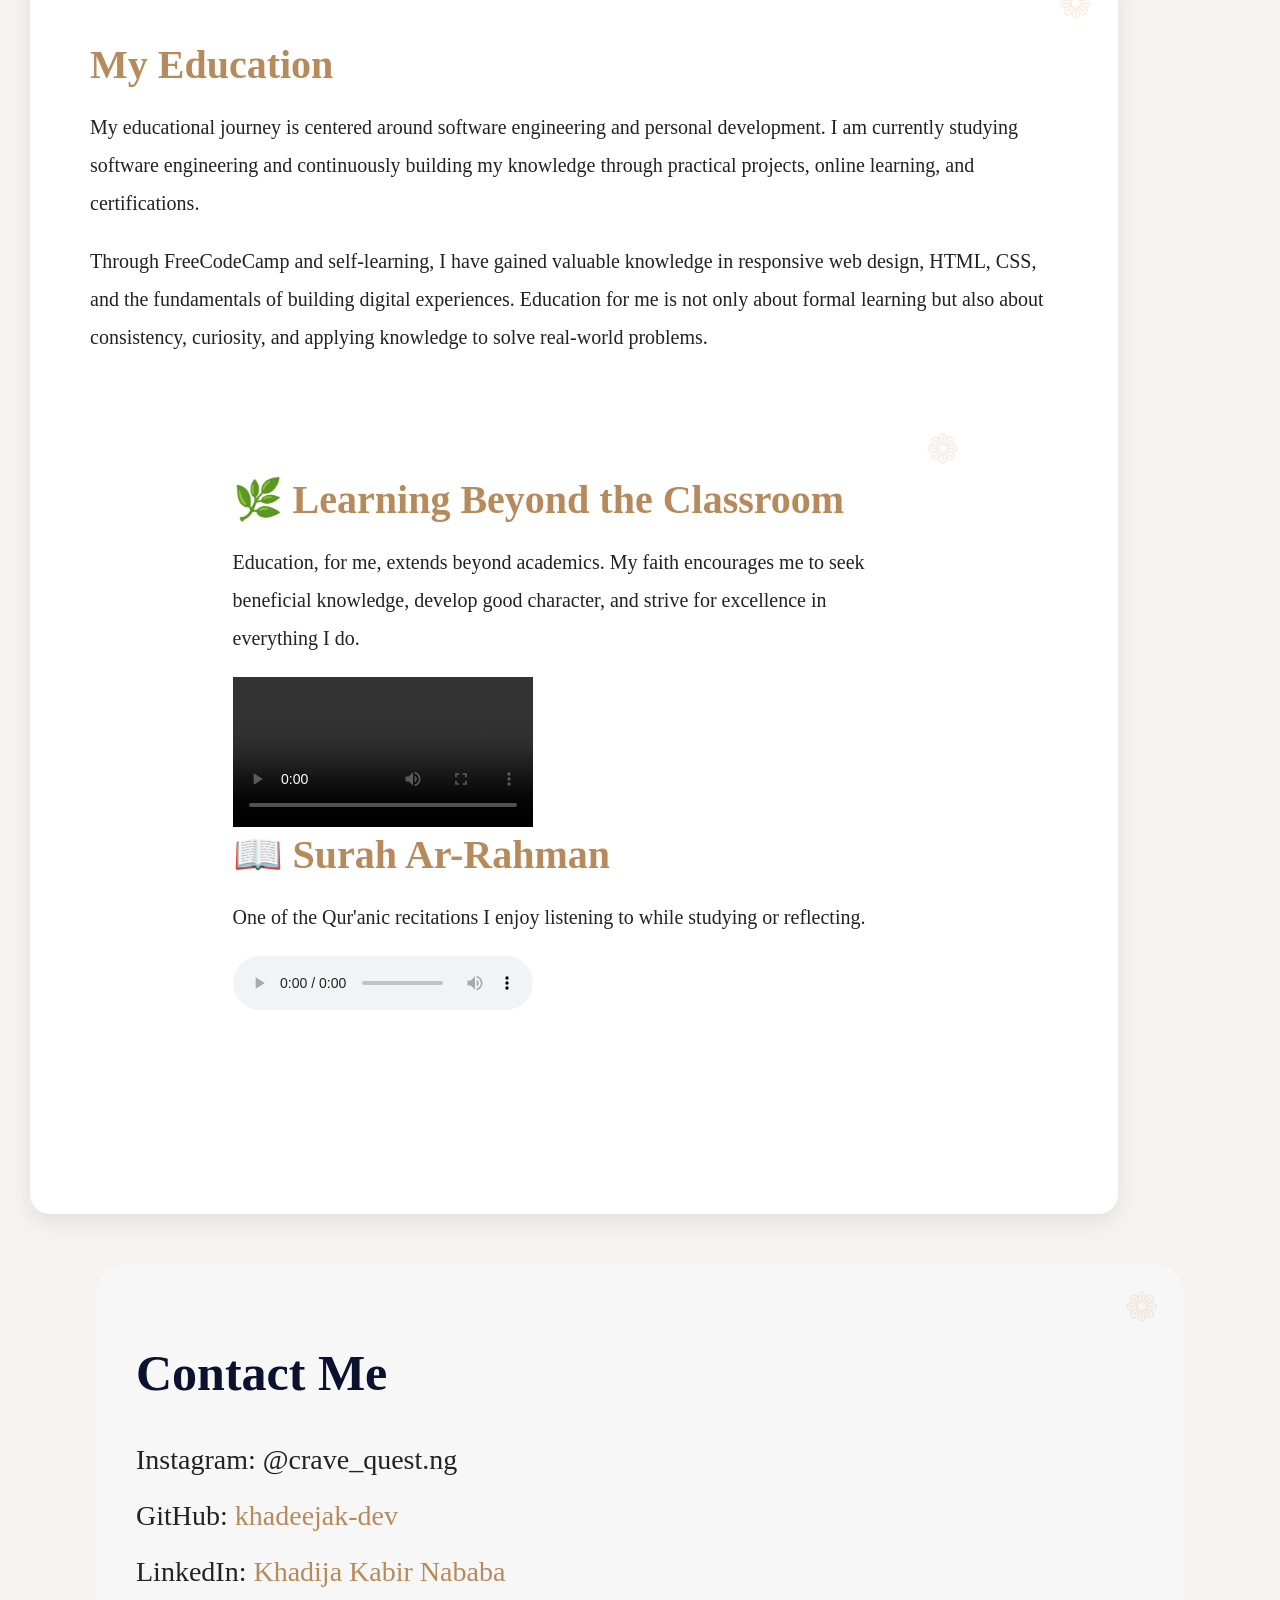
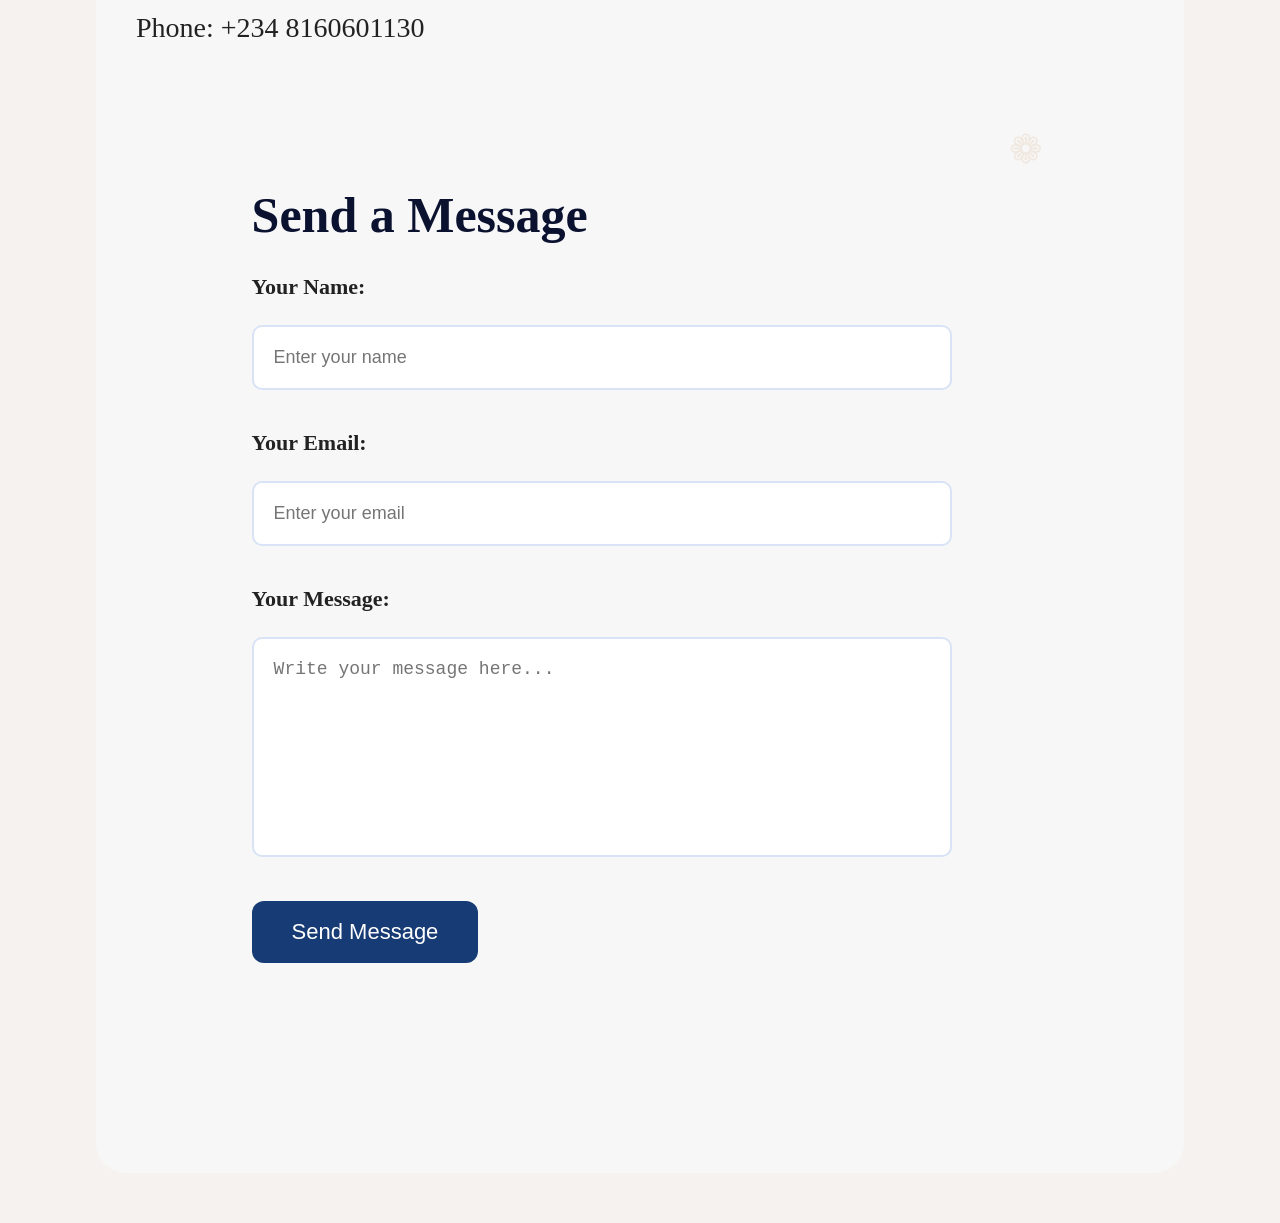
==== commit 5fc9ccba: "Update index.html" ====
--- a/index.html
+++ b/index.html
@@ -134,7 +134,24 @@
     Every step of my journey has been built on curiosity,
     discipline, and consistency. From learning HTML and CSS
     to earning my first certification, this is only the beginning.
-  </p>
+  </p><section class="journey-video">
+    <h2>My Journey</h2>
+    <p>
+        Every challenge has strengthened my determination to learn, grow, and become the best version of myself. This journey is just the beginning.
+    </p>
+
+    <div class="video-container">
+        <iframe
+            src="https://www.youtube.com/embed/njFFncLsX2w"
+            title="Motivational Journey"
+            allow="accelerometer; autoplay; clipboard-write; encrypted-media; gyroscope; picture-in-picture; web-share"
+            allowfullscreen>
+        </iframe>
+    </div><div class="journey-quote">
+    “Every challenge has shaped me into the person I am becoming. My journey is defined not by perfection, but by perseverance, growth, and faith.”
+    <span>— Khadija Kabir Nababa</span>
+</div>
+</section>
 </section>
 <section id="services">
   <h2>My Services</h2>
--- a/style.css
+++ b/style.css
@@ -537,4 +537,117 @@
 width:60px;
 height:1px;
 background:#d4a373;
-}
+}/* ===========================
+   Journey Video Section
+=========================== */
+
+.journey-video {
+    max-width: 1000px;
+    margin: 80px auto;
+    padding: 45px;
+    text-align: center;
+    background: rgba(255, 255, 255, 0.88);
+    backdrop-filter: blur(12px);
+    border-radius: 30px;
+    border: 2px solid rgba(212, 175, 55, 0.35);
+    box-shadow: 0 20px 45px rgba(0, 0, 0, 0.12);
+    position: relative;
+    overflow: hidden;
+}
+
+/* Decorative Floral Corners */
+
+.journey-video::before,
+.journey-video::after {
+    content: "❀";
+    position: absolute;
+    font-size: 3rem;
+    color: rgba(212, 175, 55, 0.25);
+}
+
+.journey-video::before {
+    top: 15px;
+    left: 20px;
+}
+
+.journey-video::after {
+    bottom: 15px;
+    right: 20px;
+}
+
+.journey-video h2 {
+    font-size: 2.6rem;
+    margin-bottom: 18px;
+    color: #8b5e3c;
+    letter-spacing: 2px;
+    font-weight: bold;
+}
+
+.journey-video p {
+    font-size: 1.1rem;
+    line-height: 1.8;
+    color: #555;
+    max-width: 700px;
+    margin: 0 auto 35px;
+}
+
+/* Responsive Video */
+
+.video-container {
+    position: relative;
+    width: 100%;
+    padding-bottom: 56.25%;
+    overflow: hidden;
+    border-radius: 25px;
+    box-shadow: 0 18px 35px rgba(0, 0, 0, 0.18);
+    transition: all 0.4s ease;
+}
+
+.video-container:hover {
+    transform: translateY(-6px);
+    box-shadow: 0 25px 45px rgba(0, 0, 0, 0.25);
+}
+
+.video-container iframe {
+    position: absolute;
+    top: 0;
+    left: 0;
+    width: 100%;
+    height: 100%;
+    border: none;
+}
+
+/* Quote */
+
+.journey-quote {
+    margin-top: 35px;
+    font-size: 1.2rem;
+    font-style: italic;
+    color: #8b5e3c;
+    line-height: 1.8;
+}
+
+.journey-quote span {
+    display: block;
+    margin-top: 12px;
+    font-size: 1rem;
+    color: #777;
+}
+
+/* Mobile */
+
+@media (max-width: 768px) {
+    .journey-video {
+        padding: 25px;
+        margin: 40px 15px;
+    }
+
+    .journey-video h2 {
+        font-size: 2rem;
+    }
+
+    .journey-video p,
+    .journey-quote {
+        font-size: 1rem;
+    }
+}
